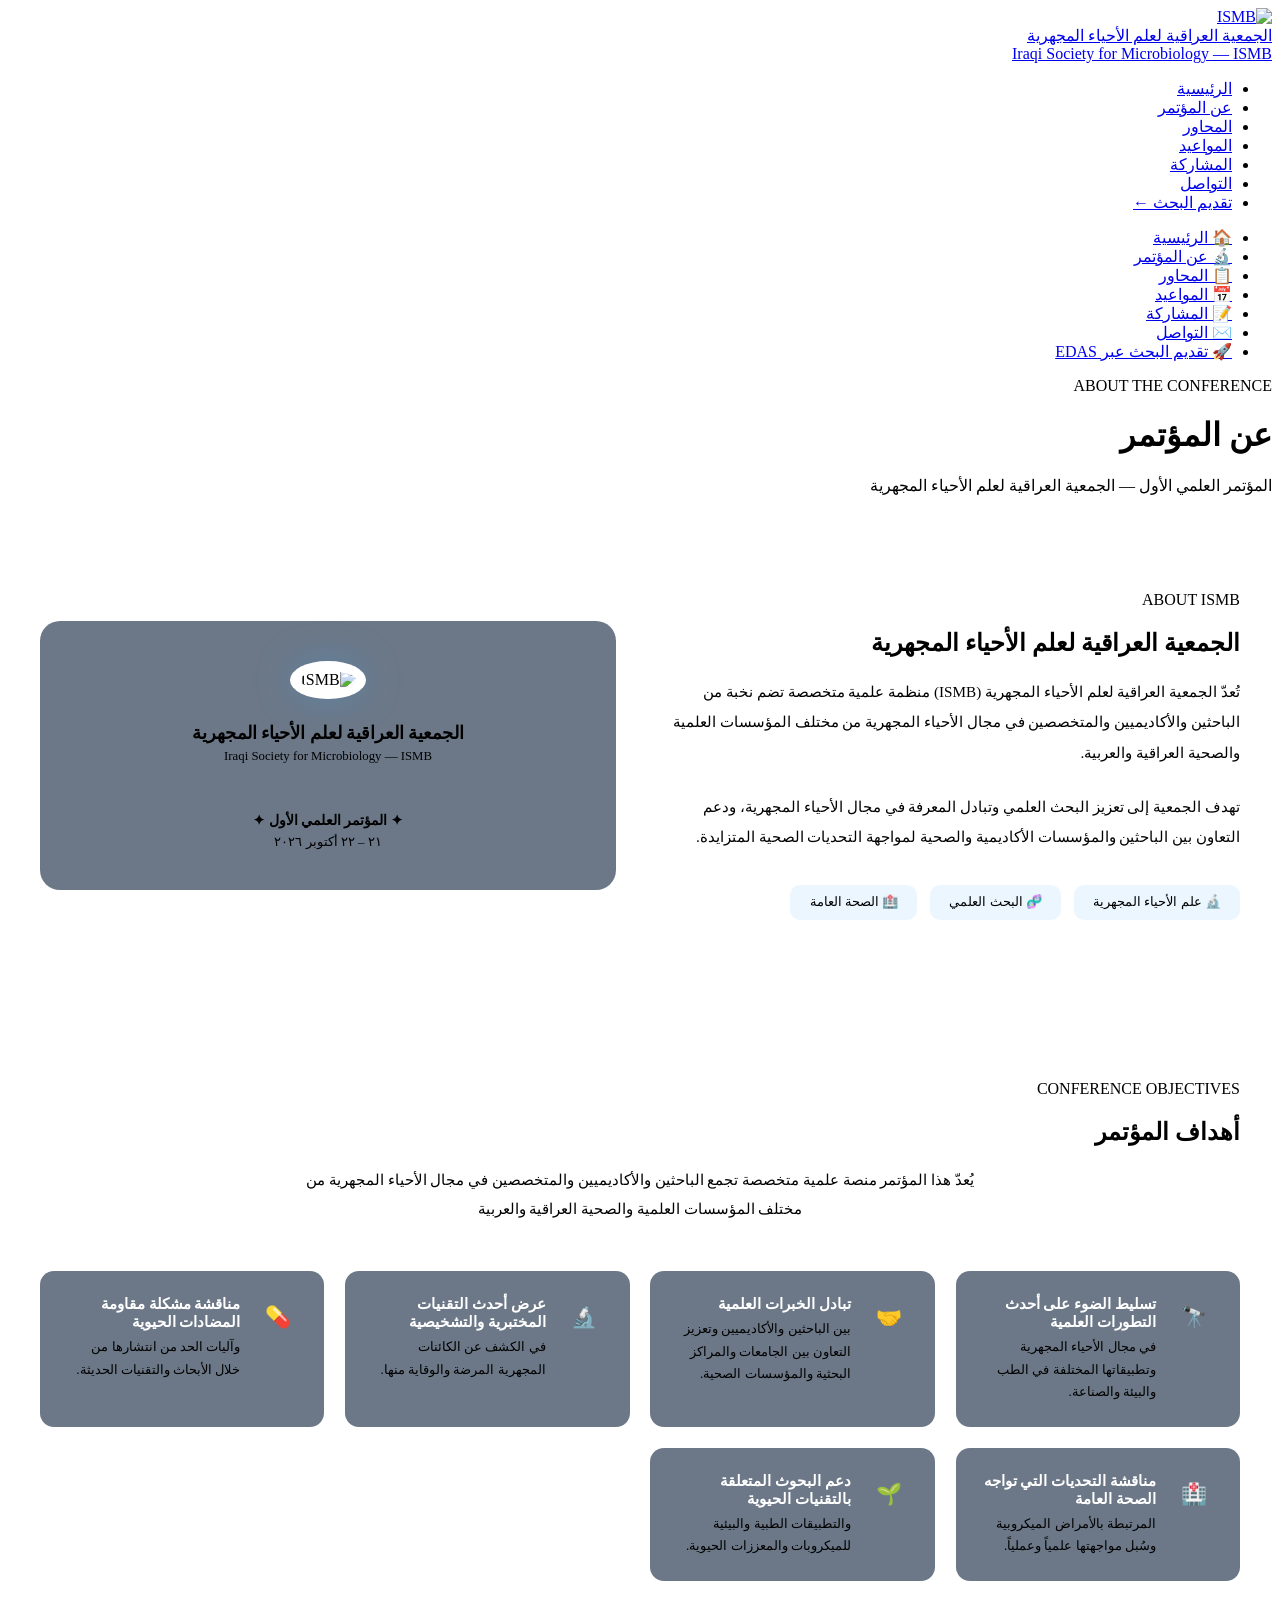
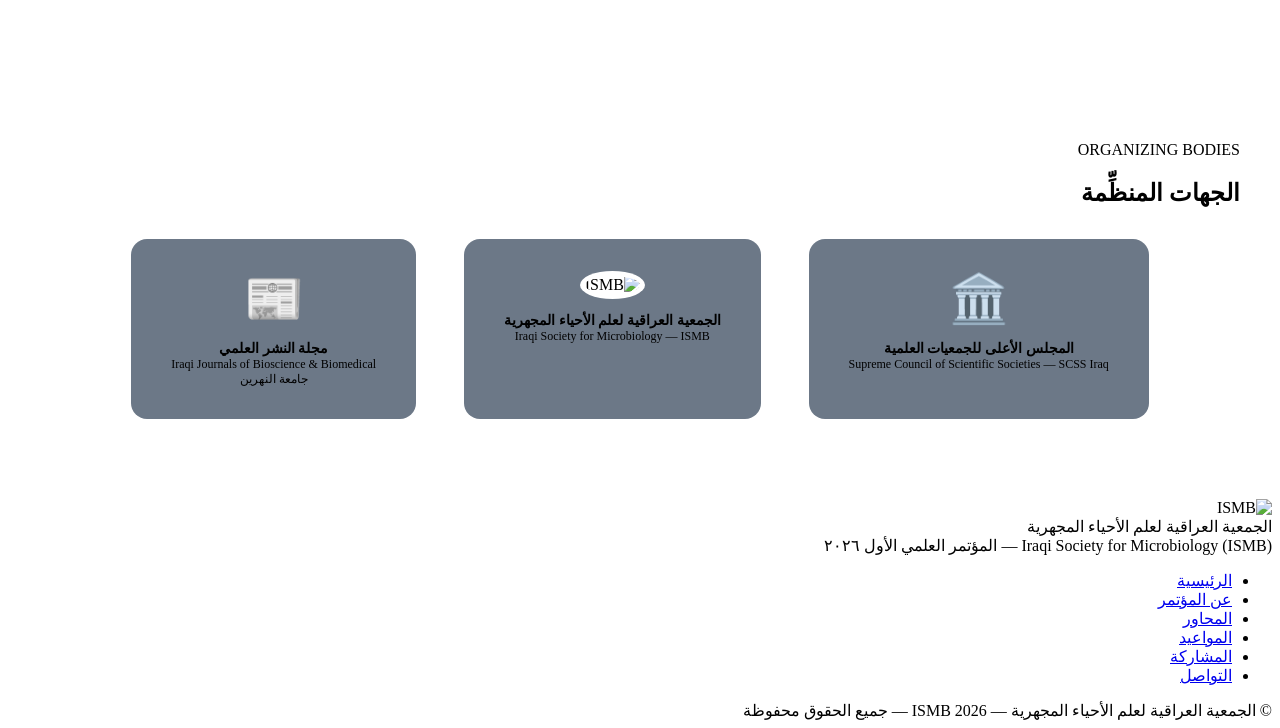
==== about.html @ 2f96478f "Add files via upload" ====
<!DOCTYPE html>
<html dir="rtl" lang="ar">
<head>
<meta charset="UTF-8">
<meta name="viewport" content="width=device-width, initial-scale=1.0">
<title>عن المؤتمر — ISMB 2026</title>
<link rel="stylesheet" href="assets/styles.css">
<style>
.obj-grid{display:grid;grid-template-columns:repeat(auto-fit,minmax(280px,1fr));gap:1.3rem;}
.obj-card{
  background:rgba(11,30,56,.6);border:1px solid var(--border);
  border-radius:14px;padding:1.5rem;
  display:flex;gap:1rem;align-items:flex-start;
  transition:all .3s;
}
.obj-card:hover{border-color:rgba(66,165,245,.4);transform:translateY(-3px);}
.obj-icon{
  width:44px;height:44px;border-radius:11px;
  background:linear-gradient(135deg,var(--blue),var(--cyan));
  display:flex;align-items:center;justify-content:center;
  font-size:1.3rem;flex-shrink:0;
}
.obj-text .obj-title{font-size:.95rem;font-weight:700;color:#fff;margin-bottom:.3rem;}
.obj-text .obj-desc{font-size:.82rem;color:var(--muted);line-height:1.7;}

.partner-row{display:flex;justify-content:center;gap:3rem;flex-wrap:wrap;margin-top:2rem;}
.partner-box{
  background:rgba(11,30,56,.6);border:1px solid var(--border);
  border-radius:16px;padding:2rem 2.5rem;text-align:center;
}
.partner-name{font-size:.9rem;font-weight:700;color:var(--sky2);margin-top:.8rem;}
.partner-en{font-size:.75rem;color:var(--muted);}
</style>
</head>
<body>

<nav>
  <a href="index.html" class="nav-brand">
    <img src="assets/logo.png" alt="ISMB">
    <div class="nav-brand-text">
      <div class="t1">الجمعية العراقية لعلم الأحياء المجهرية</div>
      <div class="t2">Iraqi Society for Microbiology — ISMB</div>
    </div>
  </a>
  <ul class="nav-links">
    <li><a href="index.html">الرئيسية</a></li>
    <li><a href="about.html" class="active">عن المؤتمر</a></li>
    <li><a href="themes.html">المحاور</a></li>
    <li><a href="dates.html">المواعيد</a></li>
    <li><a href="participation.html">المشاركة</a></li>
    <li><a href="contact.html">التواصل</a></li>
    <li><a href="https://edas.info" target="_blank" class="nav-cta">تقديم البحث ←</a></li>
  </ul>
  <div class="hamburger" onclick="toggleMenu()"><span></span><span></span><span></span></div>
</nav>
<div class="mobile-menu" id="mobileMenu">
  <ul>
    <li><a href="index.html">🏠 الرئيسية</a></li>
    <li><a href="about.html">🔬 عن المؤتمر</a></li>
    <li><a href="themes.html">📋 المحاور</a></li>
    <li><a href="dates.html">📅 المواعيد</a></li>
    <li><a href="participation.html">📝 المشاركة</a></li>
    <li><a href="contact.html">✉️ التواصل</a></li>
    <li><a href="https://edas.info" target="_blank">🚀 تقديم البحث عبر EDAS</a></li>
  </ul>
</div>

<!-- PAGE HERO -->
<div class="page-hero">
  <div class="page-hero-badge">ABOUT THE CONFERENCE</div>
  <h1>عن <span>المؤتمر</span></h1>
  <p>المؤتمر العلمي الأول — الجمعية العراقية لعلم الأحياء المجهرية</p>
</div>

<!-- OVERVIEW -->
<div class="section" style="max-width:1200px;margin:0 auto;padding:5rem 2rem;">
  <div style="display:grid;grid-template-columns:1fr 1fr;gap:3rem;align-items:center;" class="about-grid">
    <div>
      <div class="section-label" style="text-align:right;">ABOUT ISMB</div>
      <h2 class="section-title" style="text-align:right;">الجمعية العراقية لعلم <span>الأحياء المجهرية</span></h2>
      <div class="section-line" style="margin-right:0;margin-left:auto;"></div>
      <p style="color:var(--muted);line-height:2;font-size:.95rem;margin-bottom:1.5rem;">
        تُعدّ الجمعية العراقية لعلم الأحياء المجهرية (ISMB) منظمة علمية متخصصة تضم نخبة من الباحثين والأكاديميين والمتخصصين في مجال الأحياء المجهرية من مختلف المؤسسات العلمية والصحية العراقية والعربية.
      </p>
      <p style="color:var(--muted);line-height:2;font-size:.95rem;margin-bottom:2rem;">
        تهدف الجمعية إلى تعزيز البحث العلمي وتبادل المعرفة في مجال الأحياء المجهرية، ودعم التعاون بين الباحثين والمؤسسات الأكاديمية والصحية لمواجهة التحديات الصحية المتزايدة.
      </p>
      <div style="display:flex;gap:.8rem;flex-wrap:wrap;">
        <div style="background:rgba(66,165,245,.1);border:1px solid var(--border);border-radius:10px;padding:.6rem 1.2rem;font-size:.82rem;color:var(--sky);">🔬 علم الأحياء المجهرية</div>
        <div style="background:rgba(66,165,245,.1);border:1px solid var(--border);border-radius:10px;padding:.6rem 1.2rem;font-size:.82rem;color:var(--sky);">🧬 البحث العلمي</div>
        <div style="background:rgba(66,165,245,.1);border:1px solid var(--border);border-radius:10px;padding:.6rem 1.2rem;font-size:.82rem;color:var(--sky);">🏥 الصحة العامة</div>
      </div>
    </div>
    <div style="background:rgba(11,30,56,.6);border:1px solid var(--border);border-radius:20px;padding:2.5rem;text-align:center;">
      <img src="assets/logo.png" alt="ISMB" style="width:150px;height:150px;border-radius:50%;background:#fff;padding:10px;margin-bottom:1.5rem;box-shadow:0 0 40px rgba(66,165,245,.3);">
      <div style="font-size:1.1rem;font-weight:700;color:var(--sky);margin-bottom:.3rem;">الجمعية العراقية لعلم الأحياء المجهرية</div>
      <div style="font-size:.8rem;color:var(--muted);margin-bottom:1.5rem;">Iraqi Society for Microbiology — ISMB</div>
      <div style="border-top:1px solid var(--border);padding-top:1.5rem;">
        <div style="font-size:.85rem;color:var(--gold);font-weight:700;margin-bottom:.3rem;">✦ المؤتمر العلمي الأول ✦</div>
        <div style="font-size:.8rem;color:var(--muted);">٢١ – ٢٢ أكتوبر ٢٠٢٦</div>
      </div>
    </div>
  </div>
</div>

<!-- OBJECTIVES -->
<div class="bg-alt" style="padding:5rem 2rem;">
  <div style="max-width:1200px;margin:0 auto;">
    <div class="section-label">CONFERENCE OBJECTIVES</div>
    <h2 class="section-title">أهداف <span>المؤتمر</span></h2>
    <div class="section-line"></div>
    <p style="text-align:center;color:var(--muted);max-width:700px;margin:0 auto 3rem;line-height:1.9;font-size:.95rem;">
      يُعدّ هذا المؤتمر منصة علمية متخصصة تجمع الباحثين والأكاديميين والمتخصصين في مجال الأحياء المجهرية من مختلف المؤسسات العلمية والصحية العراقية والعربية
    </p>

    <div class="obj-grid">
      <div class="obj-card">
        <div class="obj-icon">🔭</div>
        <div class="obj-text">
          <div class="obj-title">تسليط الضوء على أحدث التطورات العلمية</div>
          <div class="obj-desc">في مجال الأحياء المجهرية وتطبيقاتها المختلفة في الطب والبيئة والصناعة.</div>
        </div>
      </div>
      <div class="obj-card">
        <div class="obj-icon">🤝</div>
        <div class="obj-text">
          <div class="obj-title">تبادل الخبرات العلمية</div>
          <div class="obj-desc">بين الباحثين والأكاديميين وتعزيز التعاون بين الجامعات والمراكز البحثية والمؤسسات الصحية.</div>
        </div>
      </div>
      <div class="obj-card">
        <div class="obj-icon">🔬</div>
        <div class="obj-text">
          <div class="obj-title">عرض أحدث التقنيات المختبرية والتشخيصية</div>
          <div class="obj-desc">في الكشف عن الكائنات المجهرية المرضة والوقاية منها.</div>
        </div>
      </div>
      <div class="obj-card">
        <div class="obj-icon">💊</div>
        <div class="obj-text">
          <div class="obj-title">مناقشة مشكلة مقاومة المضادات الحيوية</div>
          <div class="obj-desc">وآليات الحد من انتشارها من خلال الأبحاث والتقنيات الحديثة.</div>
        </div>
      </div>
      <div class="obj-card">
        <div class="obj-icon">🏥</div>
        <div class="obj-text">
          <div class="obj-title">مناقشة التحديات التي تواجه الصحة العامة</div>
          <div class="obj-desc">المرتبطة بالأمراض الميكروبية وسُبل مواجهتها علمياً وعملياً.</div>
        </div>
      </div>
      <div class="obj-card">
        <div class="obj-icon">🌱</div>
        <div class="obj-text">
          <div class="obj-title">دعم البحوث المتعلقة بالتقنيات الحيوية</div>
          <div class="obj-desc">والتطبيقات الطبية والبيئية للميكروبات والمعززات الحيوية.</div>
        </div>
      </div>
    </div>
  </div>
</div>

<!-- PARTNERS -->
<div style="padding:5rem 2rem;max-width:1200px;margin:0 auto;">
  <div class="section-label">ORGANIZING BODIES</div>
  <h2 class="section-title">الجهات <span>المنظِّمة</span></h2>
  <div class="section-line"></div>

  <div class="partner-row">
    <div class="partner-box">
      <div style="font-size:3rem;">🏛️</div>
      <div class="partner-name">المجلس الأعلى للجمعيات العلمية</div>
      <div class="partner-en">Supreme Council of Scientific Societies — SCSS Iraq</div>
    </div>
    <div class="partner-box">
      <img src="assets/logo.png" alt="ISMB" style="height:80px;border-radius:50%;background:#fff;padding:5px;">
      <div class="partner-name">الجمعية العراقية لعلم الأحياء المجهرية</div>
      <div class="partner-en">Iraqi Society for Microbiology — ISMB</div>
    </div>
    <div class="partner-box">
      <div style="font-size:3rem;">📰</div>
      <div class="partner-name">مجلة النشر العلمي</div>
      <div class="partner-en">Iraqi Journals of Bioscience &amp; Biomedical<br>جامعة النهرين</div>
    </div>
  </div>
</div>

<footer>
  <div class="footer-inner">
    <div class="footer-logo"><img src="assets/logo.png" alt="ISMB"></div>
    <div class="footer-name">الجمعية العراقية لعلم الأحياء المجهرية</div>
    <div class="footer-name-en">Iraqi Society for Microbiology (ISMB) — المؤتمر العلمي الأول ٢٠٢٦</div>
    <div class="footer-divider"></div>
    <ul class="footer-links">
      <li><a href="index.html">الرئيسية</a></li>
      <li><a href="about.html">عن المؤتمر</a></li>
      <li><a href="themes.html">المحاور</a></li>
      <li><a href="dates.html">المواعيد</a></li>
      <li><a href="participation.html">المشاركة</a></li>
      <li><a href="contact.html">التواصل</a></li>
    </ul>
    <div class="footer-copy">© الجمعية العراقية لعلم الأحياء المجهرية — ISMB 2026 — جميع الحقوق محفوظة</div>
  </div>
</footer>

<style>
@media(max-width:768px){.about-grid{grid-template-columns:1fr !important;}}
</style>
<script>function toggleMenu(){document.getElementById('mobileMenu').classList.toggle('open');}</script>
</body>
</html>
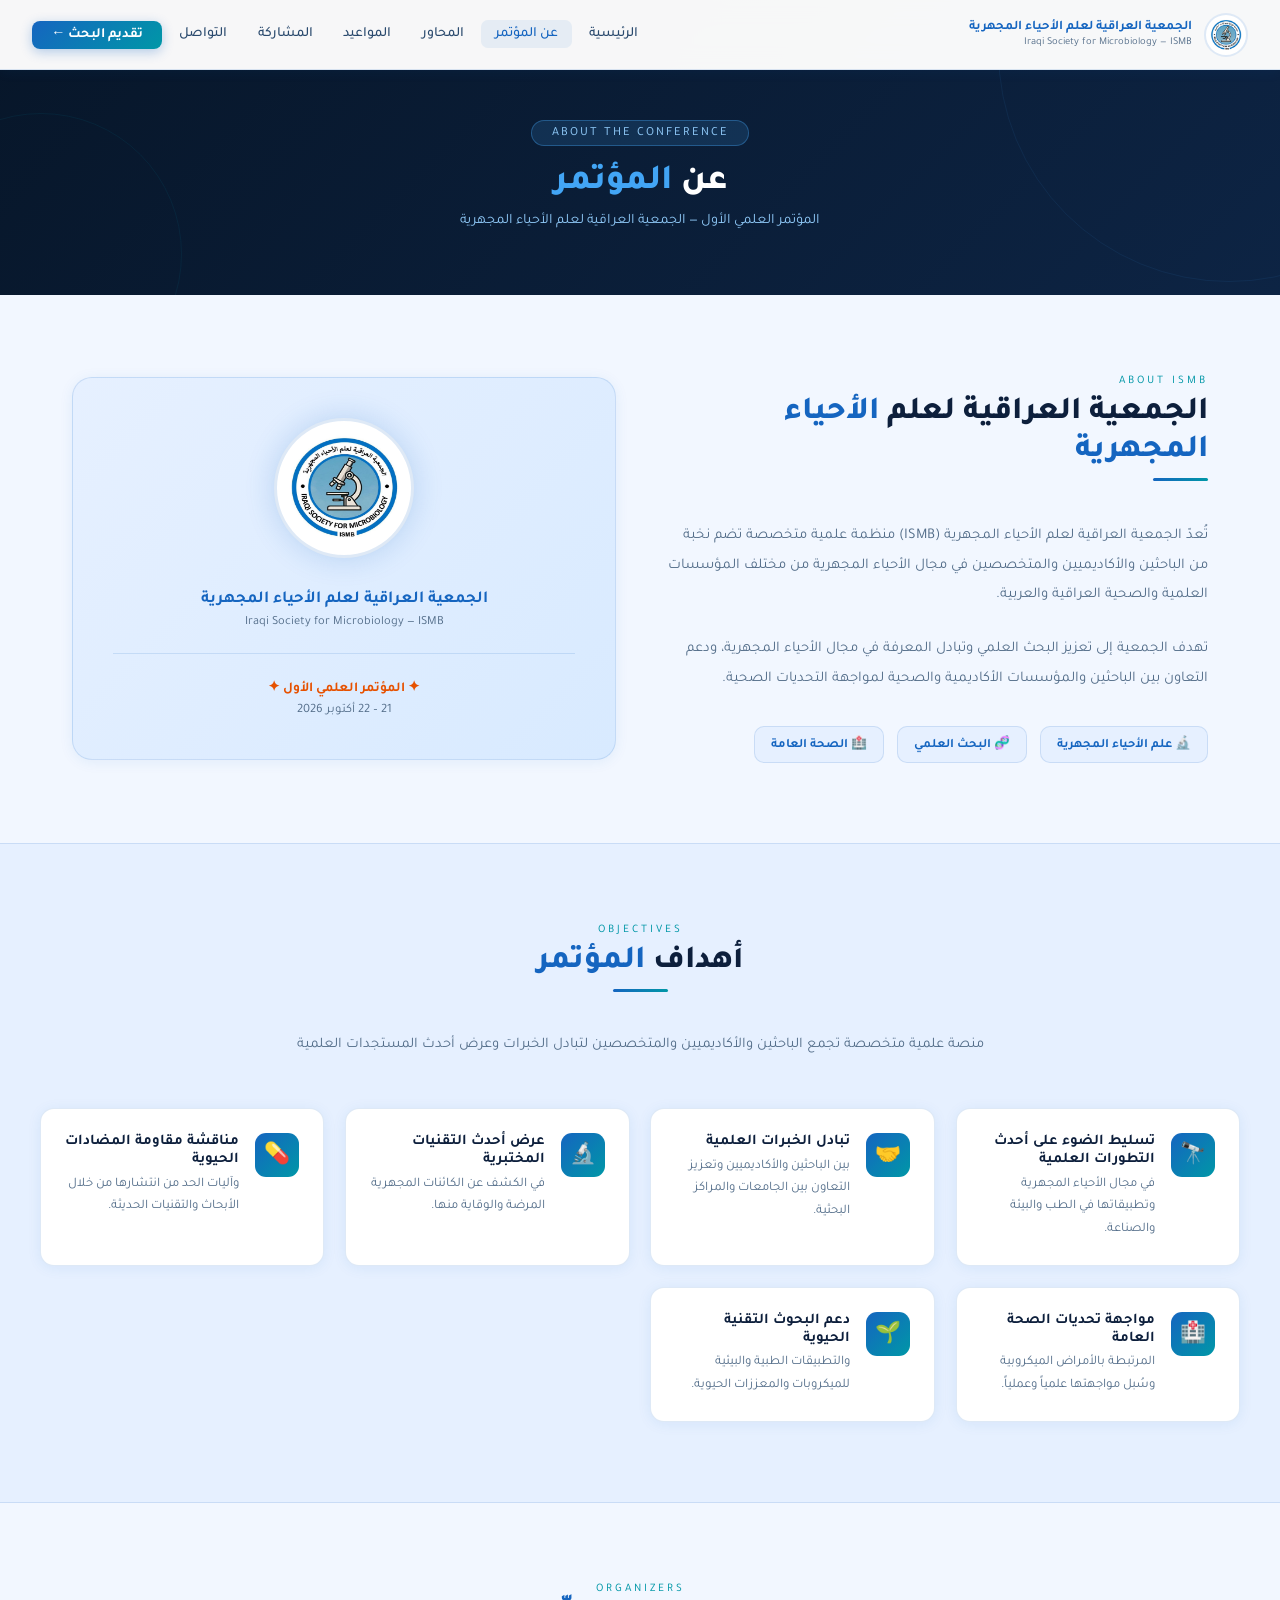
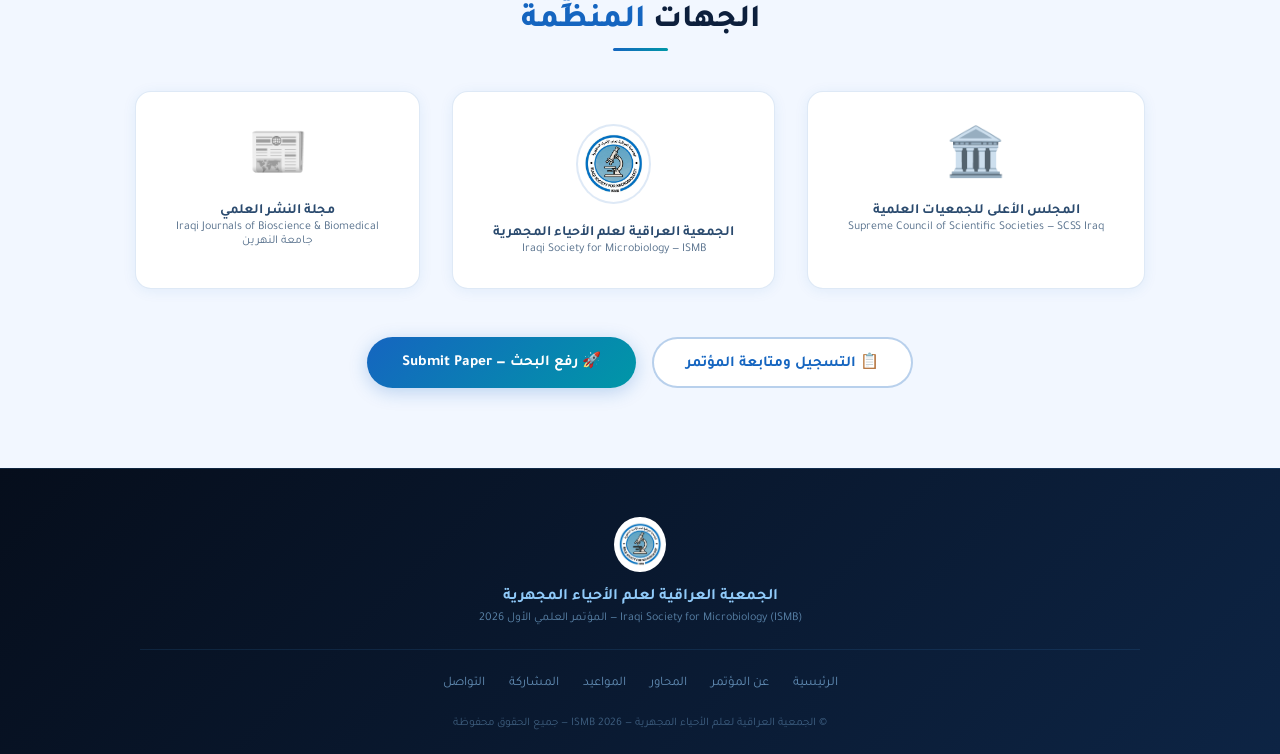
==== commit 6bafdc81: "Add files via upload" ====
--- a/about.html
+++ b/about.html
@@ -1,211 +1,118 @@
 <!DOCTYPE html>
 <html dir="rtl" lang="ar">
 <head>
-<meta charset="UTF-8">
-<meta name="viewport" content="width=device-width, initial-scale=1.0">
+<meta charset="UTF-8"><meta name="viewport" content="width=device-width, initial-scale=1.0">
 <title>عن المؤتمر — ISMB 2026</title>
 <link rel="stylesheet" href="assets/styles.css">
 <style>
 .obj-grid{display:grid;grid-template-columns:repeat(auto-fit,minmax(280px,1fr));gap:1.3rem;}
-.obj-card{
-  background:rgba(11,30,56,.6);border:1px solid var(--border);
-  border-radius:14px;padding:1.5rem;
-  display:flex;gap:1rem;align-items:flex-start;
-  transition:all .3s;
-}
-.obj-card:hover{border-color:rgba(66,165,245,.4);transform:translateY(-3px);}
-.obj-icon{
-  width:44px;height:44px;border-radius:11px;
-  background:linear-gradient(135deg,var(--blue),var(--cyan));
-  display:flex;align-items:center;justify-content:center;
-  font-size:1.3rem;flex-shrink:0;
-}
-.obj-text .obj-title{font-size:.95rem;font-weight:700;color:#fff;margin-bottom:.3rem;}
-.obj-text .obj-desc{font-size:.82rem;color:var(--muted);line-height:1.7;}
-
-.partner-row{display:flex;justify-content:center;gap:3rem;flex-wrap:wrap;margin-top:2rem;}
-.partner-box{
-  background:rgba(11,30,56,.6);border:1px solid var(--border);
-  border-radius:16px;padding:2rem 2.5rem;text-align:center;
-}
-.partner-name{font-size:.9rem;font-weight:700;color:var(--sky2);margin-top:.8rem;}
-.partner-en{font-size:.75rem;color:var(--muted);}
+.obj-card{background:var(--card);border:1px solid var(--border);border-radius:14px;padding:1.5rem;display:flex;gap:1rem;align-items:flex-start;box-shadow:var(--shadow);transition:all .3s;}
+.obj-card:hover{box-shadow:var(--shadow-h);transform:translateY(-3px);}
+.oi{width:44px;height:44px;border-radius:11px;background:linear-gradient(135deg,var(--blue),var(--cyan));display:flex;align-items:center;justify-content:center;font-size:1.3rem;flex-shrink:0;}
+.ot{font-size:.93rem;font-weight:700;color:var(--text);margin-bottom:.3rem;}
+.od{font-size:.82rem;color:var(--muted);line-height:1.7;}
+.ab-grid{display:grid;grid-template-columns:1fr 1fr;gap:3rem;align-items:center;}
+.partner-row{display:flex;justify-content:center;gap:2rem;flex-wrap:wrap;margin-top:2rem;}
+.pbox{background:var(--card);border:1px solid var(--border);border-radius:16px;padding:2rem 2.5rem;text-align:center;box-shadow:var(--shadow);}
+.pname{font-size:.88rem;font-weight:700;color:var(--text2);margin-top:.8rem;}
+.pen{font-size:.75rem;color:var(--muted);}
+@media(max-width:768px){.ab-grid{grid-template-columns:1fr;}}
 </style>
 </head>
 <body>
-
 <nav>
-  <a href="index.html" class="nav-brand">
-    <img src="assets/logo.png" alt="ISMB">
-    <div class="nav-brand-text">
-      <div class="t1">الجمعية العراقية لعلم الأحياء المجهرية</div>
-      <div class="t2">Iraqi Society for Microbiology — ISMB</div>
-    </div>
-  </a>
+  <a href="index.html" class="nav-brand"><img src="assets/logo.png" alt="ISMB"><div class="nav-brand-text"><div class="t1">الجمعية العراقية لعلم الأحياء المجهرية</div><div class="t2">Iraqi Society for Microbiology — ISMB</div></div></a>
   <ul class="nav-links">
-    <li><a href="index.html">الرئيسية</a></li>
-    <li><a href="about.html" class="active">عن المؤتمر</a></li>
-    <li><a href="themes.html">المحاور</a></li>
-    <li><a href="dates.html">المواعيد</a></li>
-    <li><a href="participation.html">المشاركة</a></li>
-    <li><a href="contact.html">التواصل</a></li>
-    <li><a href="https://edas.info" target="_blank" class="nav-cta">تقديم البحث ←</a></li>
+    <li><a href="index.html">الرئيسية</a></li><li><a href="about.html" class="active">عن المؤتمر</a></li>
+    <li><a href="themes.html">المحاور</a></li><li><a href="dates.html">المواعيد</a></li>
+    <li><a href="participation.html">المشاركة</a></li><li><a href="contact.html">التواصل</a></li>
+    <li><a href="https://edas.info/N35135" target="_blank" class="nav-cta">تقديم البحث ←</a></li>
   </ul>
   <div class="hamburger" onclick="toggleMenu()"><span></span><span></span><span></span></div>
 </nav>
-<div class="mobile-menu" id="mobileMenu">
-  <ul>
-    <li><a href="index.html">🏠 الرئيسية</a></li>
-    <li><a href="about.html">🔬 عن المؤتمر</a></li>
-    <li><a href="themes.html">📋 المحاور</a></li>
-    <li><a href="dates.html">📅 المواعيد</a></li>
-    <li><a href="participation.html">📝 المشاركة</a></li>
-    <li><a href="contact.html">✉️ التواصل</a></li>
-    <li><a href="https://edas.info" target="_blank">🚀 تقديم البحث عبر EDAS</a></li>
-  </ul>
-</div>
+<div class="mobile-menu" id="mM"><ul>
+  <li><a href="index.html">🏠 الرئيسية</a></li><li><a href="about.html">🔬 عن المؤتمر</a></li>
+  <li><a href="themes.html">📋 المحاور</a></li><li><a href="dates.html">📅 المواعيد</a></li>
+  <li><a href="participation.html">📝 المشاركة</a></li><li><a href="contact.html">✉️ التواصل</a></li>
+  <li><a href="https://edas.info/35135" target="_blank">📋 التسجيل</a></li>
+  <li><a href="https://edas.info/N35135" target="_blank">🚀 رفع البحث</a></li>
+</ul></div>
 
-<!-- PAGE HERO -->
 <div class="page-hero">
   <div class="page-hero-badge">ABOUT THE CONFERENCE</div>
   <h1>عن <span>المؤتمر</span></h1>
   <p>المؤتمر العلمي الأول — الجمعية العراقية لعلم الأحياء المجهرية</p>
 </div>
 
-<!-- OVERVIEW -->
-<div class="section" style="max-width:1200px;margin:0 auto;padding:5rem 2rem;">
-  <div style="display:grid;grid-template-columns:1fr 1fr;gap:3rem;align-items:center;" class="about-grid">
+<div style="padding:5rem 2rem;max-width:1200px;margin:0 auto;">
+  <div class="ab-grid">
     <div>
       <div class="section-label" style="text-align:right;">ABOUT ISMB</div>
       <h2 class="section-title" style="text-align:right;">الجمعية العراقية لعلم <span>الأحياء المجهرية</span></h2>
       <div class="section-line" style="margin-right:0;margin-left:auto;"></div>
-      <p style="color:var(--muted);line-height:2;font-size:.95rem;margin-bottom:1.5rem;">
-        تُعدّ الجمعية العراقية لعلم الأحياء المجهرية (ISMB) منظمة علمية متخصصة تضم نخبة من الباحثين والأكاديميين والمتخصصين في مجال الأحياء المجهرية من مختلف المؤسسات العلمية والصحية العراقية والعربية.
-      </p>
-      <p style="color:var(--muted);line-height:2;font-size:.95rem;margin-bottom:2rem;">
-        تهدف الجمعية إلى تعزيز البحث العلمي وتبادل المعرفة في مجال الأحياء المجهرية، ودعم التعاون بين الباحثين والمؤسسات الأكاديمية والصحية لمواجهة التحديات الصحية المتزايدة.
-      </p>
+      <p style="color:var(--muted);line-height:2;font-size:.93rem;margin-bottom:1.5rem;">تُعدّ الجمعية العراقية لعلم الأحياء المجهرية (ISMB) منظمة علمية متخصصة تضم نخبة من الباحثين والأكاديميين والمتخصصين في مجال الأحياء المجهرية من مختلف المؤسسات العلمية والصحية العراقية والعربية.</p>
+      <p style="color:var(--muted);line-height:2;font-size:.93rem;margin-bottom:2rem;">تهدف الجمعية إلى تعزيز البحث العلمي وتبادل المعرفة في مجال الأحياء المجهرية، ودعم التعاون بين الباحثين والمؤسسات الأكاديمية والصحية لمواجهة التحديات الصحية.</p>
       <div style="display:flex;gap:.8rem;flex-wrap:wrap;">
-        <div style="background:rgba(66,165,245,.1);border:1px solid var(--border);border-radius:10px;padding:.6rem 1.2rem;font-size:.82rem;color:var(--sky);">🔬 علم الأحياء المجهرية</div>
-        <div style="background:rgba(66,165,245,.1);border:1px solid var(--border);border-radius:10px;padding:.6rem 1.2rem;font-size:.82rem;color:var(--sky);">🧬 البحث العلمي</div>
-        <div style="background:rgba(66,165,245,.1);border:1px solid var(--border);border-radius:10px;padding:.6rem 1.2rem;font-size:.82rem;color:var(--sky);">🏥 الصحة العامة</div>
+        <span style="background:var(--bg2);border:1px solid var(--border);border-radius:10px;padding:.5rem 1rem;font-size:.8rem;color:var(--blue);font-weight:600;">🔬 علم الأحياء المجهرية</span>
+        <span style="background:var(--bg2);border:1px solid var(--border);border-radius:10px;padding:.5rem 1rem;font-size:.8rem;color:var(--blue);font-weight:600;">🧬 البحث العلمي</span>
+        <span style="background:var(--bg2);border:1px solid var(--border);border-radius:10px;padding:.5rem 1rem;font-size:.8rem;color:var(--blue);font-weight:600;">🏥 الصحة العامة</span>
       </div>
     </div>
-    <div style="background:rgba(11,30,56,.6);border:1px solid var(--border);border-radius:20px;padding:2.5rem;text-align:center;">
-      <img src="assets/logo.png" alt="ISMB" style="width:150px;height:150px;border-radius:50%;background:#fff;padding:10px;margin-bottom:1.5rem;box-shadow:0 0 40px rgba(66,165,245,.3);">
-      <div style="font-size:1.1rem;font-weight:700;color:var(--sky);margin-bottom:.3rem;">الجمعية العراقية لعلم الأحياء المجهرية</div>
-      <div style="font-size:.8rem;color:var(--muted);margin-bottom:1.5rem;">Iraqi Society for Microbiology — ISMB</div>
+    <div style="background:linear-gradient(135deg,var(--bg2),var(--bg3));border:1px solid var(--border);border-radius:20px;padding:2.5rem;text-align:center;box-shadow:var(--shadow);">
+      <img src="assets/logo.png" alt="ISMB" style="width:140px;height:140px;border-radius:50%;background:#fff;padding:10px;margin-bottom:1.5rem;box-shadow:0 0 30px rgba(21,101,192,.2);border:3px solid var(--border);">
+      <div style="font-size:1.05rem;font-weight:700;color:var(--blue);margin-bottom:.3rem;">الجمعية العراقية لعلم الأحياء المجهرية</div>
+      <div style="font-size:.78rem;color:var(--muted);margin-bottom:1.5rem;">Iraqi Society for Microbiology — ISMB</div>
       <div style="border-top:1px solid var(--border);padding-top:1.5rem;">
         <div style="font-size:.85rem;color:var(--gold);font-weight:700;margin-bottom:.3rem;">✦ المؤتمر العلمي الأول ✦</div>
-        <div style="font-size:.8rem;color:var(--muted);">٢١ – ٢٢ أكتوبر ٢٠٢٦</div>
+        <div style="font-size:.8rem;color:var(--muted);">21 – 22 أكتوبر 2026</div>
       </div>
     </div>
   </div>
 </div>
 
-<!-- OBJECTIVES -->
 <div class="bg-alt" style="padding:5rem 2rem;">
   <div style="max-width:1200px;margin:0 auto;">
-    <div class="section-label">CONFERENCE OBJECTIVES</div>
+    <div class="section-label">OBJECTIVES</div>
     <h2 class="section-title">أهداف <span>المؤتمر</span></h2>
     <div class="section-line"></div>
-    <p style="text-align:center;color:var(--muted);max-width:700px;margin:0 auto 3rem;line-height:1.9;font-size:.95rem;">
-      يُعدّ هذا المؤتمر منصة علمية متخصصة تجمع الباحثين والأكاديميين والمتخصصين في مجال الأحياء المجهرية من مختلف المؤسسات العلمية والصحية العراقية والعربية
-    </p>
-
+    <p style="text-align:center;color:var(--muted);max-width:700px;margin:0 auto 3rem;line-height:1.9;font-size:.92rem;">منصة علمية متخصصة تجمع الباحثين والأكاديميين والمتخصصين لتبادل الخبرات وعرض أحدث المستجدات العلمية</p>
     <div class="obj-grid">
-      <div class="obj-card">
-        <div class="obj-icon">🔭</div>
-        <div class="obj-text">
-          <div class="obj-title">تسليط الضوء على أحدث التطورات العلمية</div>
-          <div class="obj-desc">في مجال الأحياء المجهرية وتطبيقاتها المختلفة في الطب والبيئة والصناعة.</div>
-        </div>
-      </div>
-      <div class="obj-card">
-        <div class="obj-icon">🤝</div>
-        <div class="obj-text">
-          <div class="obj-title">تبادل الخبرات العلمية</div>
-          <div class="obj-desc">بين الباحثين والأكاديميين وتعزيز التعاون بين الجامعات والمراكز البحثية والمؤسسات الصحية.</div>
-        </div>
-      </div>
-      <div class="obj-card">
-        <div class="obj-icon">🔬</div>
-        <div class="obj-text">
-          <div class="obj-title">عرض أحدث التقنيات المختبرية والتشخيصية</div>
-          <div class="obj-desc">في الكشف عن الكائنات المجهرية المرضة والوقاية منها.</div>
-        </div>
-      </div>
-      <div class="obj-card">
-        <div class="obj-icon">💊</div>
-        <div class="obj-text">
-          <div class="obj-title">مناقشة مشكلة مقاومة المضادات الحيوية</div>
-          <div class="obj-desc">وآليات الحد من انتشارها من خلال الأبحاث والتقنيات الحديثة.</div>
-        </div>
-      </div>
-      <div class="obj-card">
-        <div class="obj-icon">🏥</div>
-        <div class="obj-text">
-          <div class="obj-title">مناقشة التحديات التي تواجه الصحة العامة</div>
-          <div class="obj-desc">المرتبطة بالأمراض الميكروبية وسُبل مواجهتها علمياً وعملياً.</div>
-        </div>
-      </div>
-      <div class="obj-card">
-        <div class="obj-icon">🌱</div>
-        <div class="obj-text">
-          <div class="obj-title">دعم البحوث المتعلقة بالتقنيات الحيوية</div>
-          <div class="obj-desc">والتطبيقات الطبية والبيئية للميكروبات والمعززات الحيوية.</div>
-        </div>
-      </div>
+      <div class="obj-card"><div class="oi">🔭</div><div><div class="ot">تسليط الضوء على أحدث التطورات العلمية</div><div class="od">في مجال الأحياء المجهرية وتطبيقاتها في الطب والبيئة والصناعة.</div></div></div>
+      <div class="obj-card"><div class="oi">🤝</div><div><div class="ot">تبادل الخبرات العلمية</div><div class="od">بين الباحثين والأكاديميين وتعزيز التعاون بين الجامعات والمراكز البحثية.</div></div></div>
+      <div class="obj-card"><div class="oi">🔬</div><div><div class="ot">عرض أحدث التقنيات المختبرية</div><div class="od">في الكشف عن الكائنات المجهرية المرضة والوقاية منها.</div></div></div>
+      <div class="obj-card"><div class="oi">💊</div><div><div class="ot">مناقشة مقاومة المضادات الحيوية</div><div class="od">وآليات الحد من انتشارها من خلال الأبحاث والتقنيات الحديثة.</div></div></div>
+      <div class="obj-card"><div class="oi">🏥</div><div><div class="ot">مواجهة تحديات الصحة العامة</div><div class="od">المرتبطة بالأمراض الميكروبية وسُبل مواجهتها علمياً وعملياً.</div></div></div>
+      <div class="obj-card"><div class="oi">🌱</div><div><div class="ot">دعم البحوث التقنية الحيوية</div><div class="od">والتطبيقات الطبية والبيئية للميكروبات والمعززات الحيوية.</div></div></div>
     </div>
   </div>
 </div>
 
-<!-- PARTNERS -->
 <div style="padding:5rem 2rem;max-width:1200px;margin:0 auto;">
-  <div class="section-label">ORGANIZING BODIES</div>
+  <div class="section-label">ORGANIZERS</div>
   <h2 class="section-title">الجهات <span>المنظِّمة</span></h2>
   <div class="section-line"></div>
-
   <div class="partner-row">
-    <div class="partner-box">
-      <div style="font-size:3rem;">🏛️</div>
-      <div class="partner-name">المجلس الأعلى للجمعيات العلمية</div>
-      <div class="partner-en">Supreme Council of Scientific Societies — SCSS Iraq</div>
-    </div>
-    <div class="partner-box">
-      <img src="assets/logo.png" alt="ISMB" style="height:80px;border-radius:50%;background:#fff;padding:5px;">
-      <div class="partner-name">الجمعية العراقية لعلم الأحياء المجهرية</div>
-      <div class="partner-en">Iraqi Society for Microbiology — ISMB</div>
-    </div>
-    <div class="partner-box">
-      <div style="font-size:3rem;">📰</div>
-      <div class="partner-name">مجلة النشر العلمي</div>
-      <div class="partner-en">Iraqi Journals of Bioscience &amp; Biomedical<br>جامعة النهرين</div>
-    </div>
+    <div class="pbox"><div style="font-size:3rem;">🏛️</div><div class="pname">المجلس الأعلى للجمعيات العلمية</div><div class="pen">Supreme Council of Scientific Societies — SCSS Iraq</div></div>
+    <div class="pbox"><img src="assets/logo.png" style="height:80px;border-radius:50%;background:#fff;padding:5px;border:2px solid var(--border);"><div class="pname">الجمعية العراقية لعلم الأحياء المجهرية</div><div class="pen">Iraqi Society for Microbiology — ISMB</div></div>
+    <div class="pbox"><div style="font-size:3rem;">📰</div><div class="pname">مجلة النشر العلمي</div><div class="pen">Iraqi Journals of Bioscience &amp; Biomedical<br>جامعة النهرين</div></div>
+  </div>
+  <div style="text-align:center;margin-top:3rem;display:flex;gap:1rem;justify-content:center;flex-wrap:wrap;">
+    <a href="https://edas.info/35135" target="_blank" class="btn btn-secondary">📋 التسجيل ومتابعة المؤتمر</a>
+    <a href="https://edas.info/N35135" target="_blank" class="btn btn-primary">🚀 رفع البحث — Submit Paper</a>
   </div>
 </div>
 
-<footer>
-  <div class="footer-inner">
-    <div class="footer-logo"><img src="assets/logo.png" alt="ISMB"></div>
-    <div class="footer-name">الجمعية العراقية لعلم الأحياء المجهرية</div>
-    <div class="footer-name-en">Iraqi Society for Microbiology (ISMB) — المؤتمر العلمي الأول ٢٠٢٦</div>
-    <div class="footer-divider"></div>
-    <ul class="footer-links">
-      <li><a href="index.html">الرئيسية</a></li>
-      <li><a href="about.html">عن المؤتمر</a></li>
-      <li><a href="themes.html">المحاور</a></li>
-      <li><a href="dates.html">المواعيد</a></li>
-      <li><a href="participation.html">المشاركة</a></li>
-      <li><a href="contact.html">التواصل</a></li>
-    </ul>
-    <div class="footer-copy">© الجمعية العراقية لعلم الأحياء المجهرية — ISMB 2026 — جميع الحقوق محفوظة</div>
-  </div>
-</footer>
-
-<style>
-@media(max-width:768px){.about-grid{grid-template-columns:1fr !important;}}
-</style>
-<script>function toggleMenu(){document.getElementById('mobileMenu').classList.toggle('open');}</script>
-</body>
-</html>
+<footer><div class="footer-inner">
+  <div class="footer-logo"><img src="assets/logo.png" alt="ISMB"></div>
+  <div class="footer-name">الجمعية العراقية لعلم الأحياء المجهرية</div>
+  <div class="footer-name-en">Iraqi Society for Microbiology (ISMB) — المؤتمر العلمي الأول 2026</div>
+  <div class="footer-divider"></div>
+  <ul class="footer-links">
+    <li><a href="index.html">الرئيسية</a></li><li><a href="about.html">عن المؤتمر</a></li>
+    <li><a href="themes.html">المحاور</a></li><li><a href="dates.html">المواعيد</a></li>
+    <li><a href="participation.html">المشاركة</a></li><li><a href="contact.html">التواصل</a></li>
+  </ul>
+  <div class="footer-copy">© الجمعية العراقية لعلم الأحياء المجهرية — ISMB 2026 — جميع الحقوق محفوظة</div>
+</div></footer>
+<script>function toggleMenu(){document.getElementById('mM').classList.toggle('open');}</script>
+</body></html>
--- a/assets/styles.css
+++ b/assets/styles.css
@@ -0,0 +1,85 @@
+@import url('https://fonts.googleapis.com/css2?family=Tajawal:wght@300;400;500;700;800;900&display=swap');
+*{margin:0;padding:0;box-sizing:border-box;}
+:root{
+  --bg:#f2f7ff;
+  --bg2:#e6f0ff;
+  --bg3:#d8eaff;
+  --card:#ffffff;
+  --blue:#1565C0;
+  --sky:#2196F3;
+  --sky2:#64B5F6;
+  --cyan:#0097A7;
+  --gold:#E65100;
+  --text:#0d1f3c;
+  --text2:#2a4a6e;
+  --muted:#546e8a;
+  --border:rgba(21,101,192,0.14);
+  --shadow:0 2px 14px rgba(21,101,192,0.08);
+  --shadow-h:0 8px 28px rgba(21,101,192,0.16);
+}
+body{font-family:'Tajawal',sans-serif;background:var(--bg);color:var(--text);direction:rtl;}
+
+/* NAV */
+nav{position:fixed;top:0;width:100%;z-index:999;background:rgba(255,255,255,.97);backdrop-filter:blur(12px);border-bottom:1px solid var(--border);box-shadow:0 2px 12px rgba(21,101,192,.07);padding:0 2rem;height:70px;display:flex;align-items:center;justify-content:space-between;}
+.nav-brand{display:flex;align-items:center;gap:12px;text-decoration:none;}
+.nav-brand img{height:44px;width:44px;border-radius:50%;background:#fff;padding:3px;border:2px solid var(--border);object-fit:contain;}
+.nav-brand-text .t1{font-size:.82rem;font-weight:700;color:var(--blue);}
+.nav-brand-text .t2{font-size:.66rem;color:var(--muted);}
+.nav-links{display:flex;gap:2px;list-style:none;align-items:center;}
+.nav-links a{text-decoration:none;color:var(--text2);font-size:.88rem;font-weight:500;padding:.45rem .9rem;border-radius:7px;transition:all .25s;}
+.nav-links a:hover,.nav-links a.active{color:var(--blue);background:rgba(21,101,192,.08);}
+.nav-cta{background:linear-gradient(135deg,var(--blue),var(--cyan))!important;color:#fff!important;font-weight:700!important;padding:.45rem 1.2rem!important;border-radius:8px!important;box-shadow:0 3px 12px rgba(21,101,192,.3)!important;}
+.nav-cta:hover{transform:translateY(-1px);opacity:.92;}
+.hamburger{display:none;flex-direction:column;gap:5px;cursor:pointer;padding:5px;}
+.hamburger span{width:24px;height:2px;background:var(--blue);border-radius:2px;}
+.mobile-menu{display:none;position:fixed;top:70px;left:0;right:0;z-index:998;background:rgba(255,255,255,.98);border-bottom:1px solid var(--border);padding:1rem 2rem;box-shadow:0 8px 20px rgba(21,101,192,.1);}
+.mobile-menu.open{display:block;}
+.mobile-menu ul{list-style:none;}
+.mobile-menu ul li a{display:block;padding:.7rem 0;color:var(--text2);text-decoration:none;font-size:.95rem;border-bottom:1px solid rgba(21,101,192,.07);transition:color .2s;}
+.mobile-menu ul li a:hover{color:var(--blue);}
+
+/* PAGE HERO */
+.page-hero{background:linear-gradient(135deg,#071629,#0d2444);padding:120px 2rem 65px;text-align:center;position:relative;overflow:hidden;}
+.page-hero::before{content:'';position:absolute;top:-180px;right:-180px;width:460px;height:460px;border-radius:50%;border:1px solid rgba(66,165,245,.08);}
+.page-hero::after{content:'';position:absolute;bottom:-100px;left:-100px;width:280px;height:280px;border-radius:50%;border:1px solid rgba(0,188,212,.07);}
+.page-hero-badge{display:inline-block;background:rgba(66,165,245,.15);border:1px solid rgba(66,165,245,.35);padding:.3rem 1.2rem;border-radius:50px;font-size:.78rem;color:#90CAF9;letter-spacing:2px;margin-bottom:1rem;}
+.page-hero h1{font-size:clamp(1.5rem,3vw,2.2rem);font-weight:800;color:#fff;margin-bottom:.5rem;}
+.page-hero h1 span{color:#42A5F5;}
+.page-hero p{font-size:.9rem;color:#90CAF9;}
+
+/* COMMON */
+.section{padding:5rem 2rem;max-width:1200px;margin:0 auto;}
+.section-label{text-align:center;font-size:.72rem;letter-spacing:3px;color:var(--cyan);text-transform:uppercase;margin-bottom:.4rem;}
+.section-title{text-align:center;font-size:clamp(1.4rem,2.5vw,2rem);font-weight:800;color:var(--text);margin-bottom:.5rem;}
+.section-title span{color:var(--blue);}
+.section-line{width:55px;height:3px;background:linear-gradient(90deg,var(--blue),var(--cyan));margin:.5rem auto 2.5rem;border-radius:2px;}
+.bg-alt{background:var(--bg2);border-top:1px solid var(--border);border-bottom:1px solid var(--border);}
+
+/* BUTTONS */
+.btn{display:inline-block;text-decoration:none;font-family:'Tajawal',sans-serif;font-weight:700;border-radius:50px;transition:all .3s;cursor:pointer;border:none;font-size:.95rem;}
+.btn-primary{background:linear-gradient(135deg,var(--blue),var(--cyan));color:#fff;padding:.85rem 2.2rem;box-shadow:0 4px 18px rgba(21,101,192,.25);}
+.btn-primary:hover{transform:translateY(-2px);box-shadow:0 8px 28px rgba(21,101,192,.38);}
+.btn-secondary{background:#fff;color:var(--blue);padding:.82rem 2rem;border:2px solid rgba(21,101,192,.3);}
+.btn-secondary:hover{background:rgba(21,101,192,.06);border-color:var(--blue);}
+
+/* CARDS */
+.card{background:var(--card);border:1px solid var(--border);border-radius:16px;padding:1.8rem;box-shadow:var(--shadow);transition:all .3s;}
+.card:hover{transform:translateY(-4px);box-shadow:var(--shadow-h);}
+
+/* FOOTER */
+footer{background:linear-gradient(135deg,#060e1c,#0d2444);border-top:1px solid rgba(66,165,245,.12);padding:3rem 2rem 1.5rem;text-align:center;}
+.footer-inner{max-width:1000px;margin:0 auto;}
+.footer-logo{display:flex;align-items:center;justify-content:center;gap:12px;margin-bottom:1rem;}
+.footer-logo img{height:55px;border-radius:50%;background:#fff;padding:4px;}
+.footer-name{font-size:1rem;font-weight:700;color:#90CAF9;margin-bottom:.2rem;}
+.footer-name-en{font-size:.75rem;color:rgba(144,202,249,.6);margin-bottom:1.5rem;}
+.footer-links{display:flex;justify-content:center;gap:1.5rem;list-style:none;flex-wrap:wrap;margin-bottom:1.5rem;}
+.footer-links a{color:rgba(144,202,249,.65);text-decoration:none;font-size:.82rem;transition:color .2s;}
+.footer-links a:hover{color:#90CAF9;}
+.footer-divider{height:1px;background:rgba(66,165,245,.12);margin-bottom:1.5rem;}
+.footer-copy{font-size:.72rem;color:rgba(144,202,249,.38);}
+
+@media(max-width:768px){
+  .nav-links{display:none;} .hamburger{display:flex;}
+  .section{padding:3rem 1rem;} nav{padding:0 1rem;}
+}
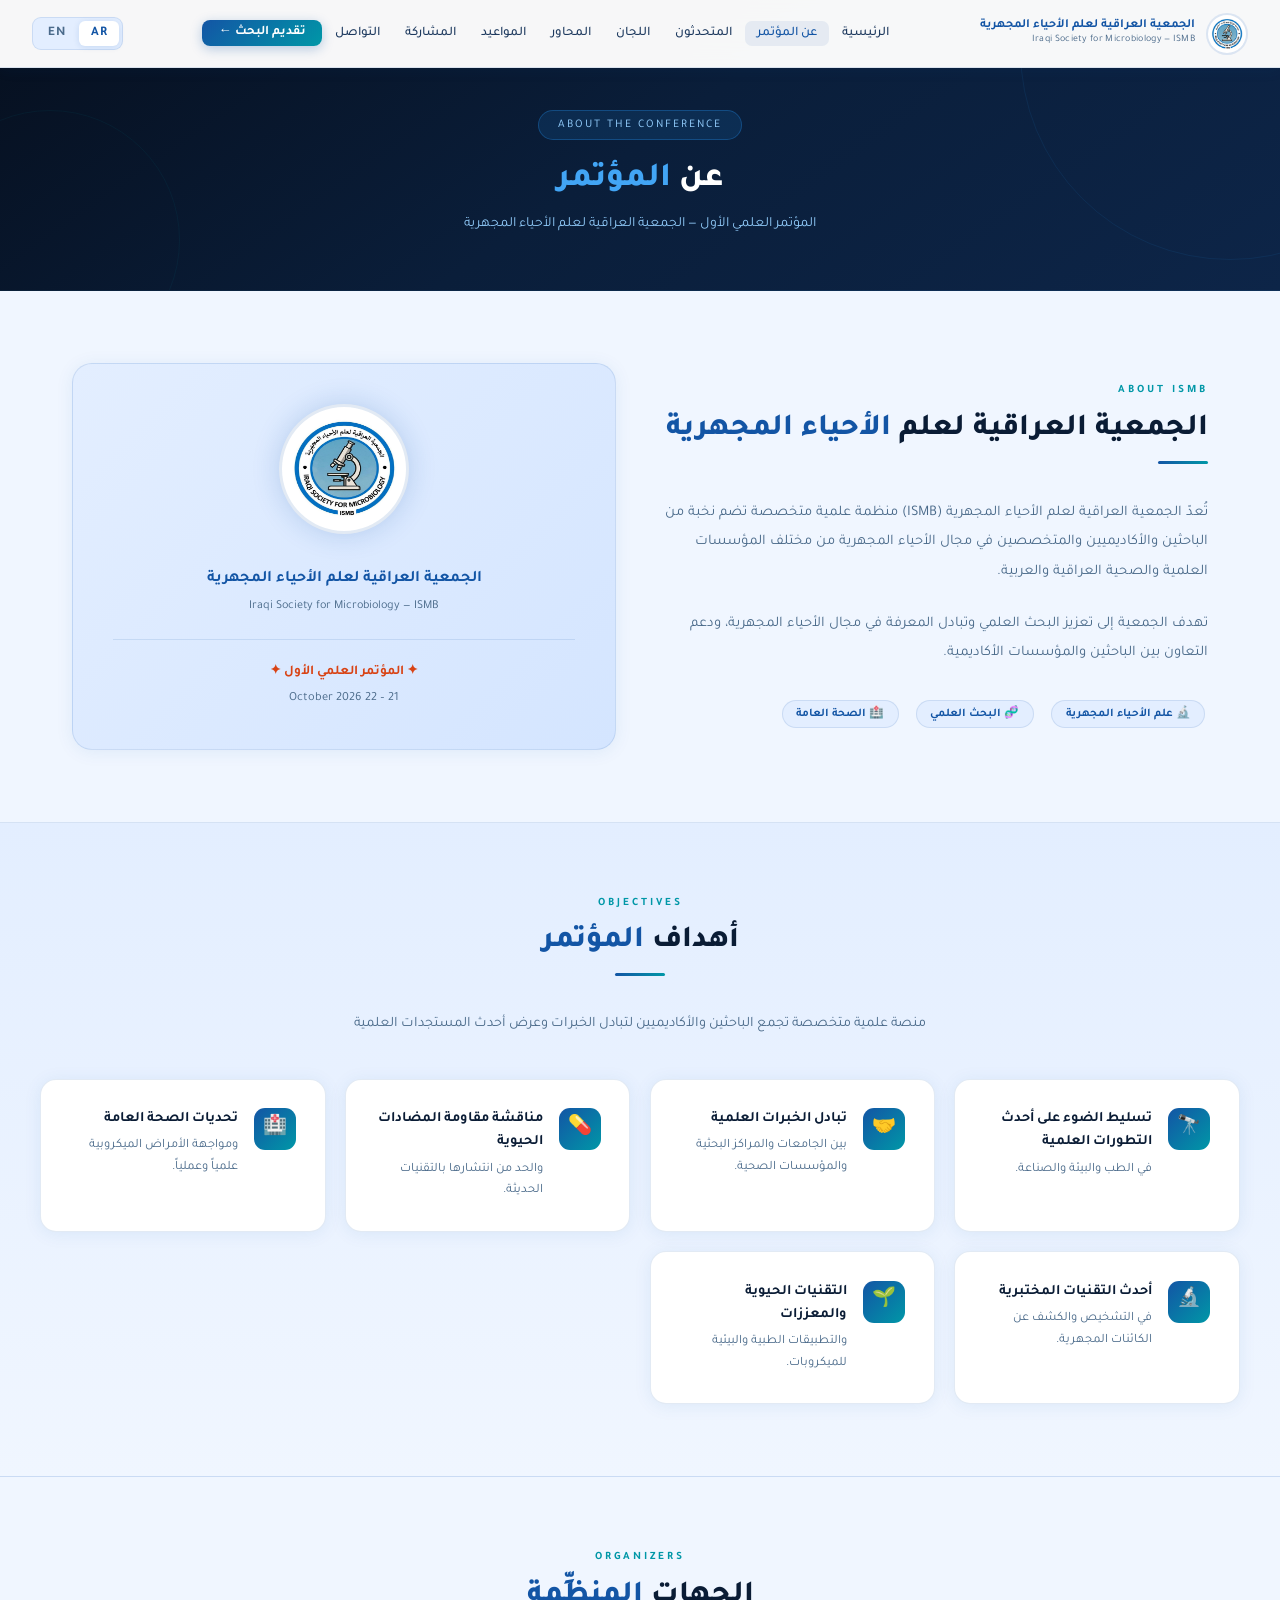
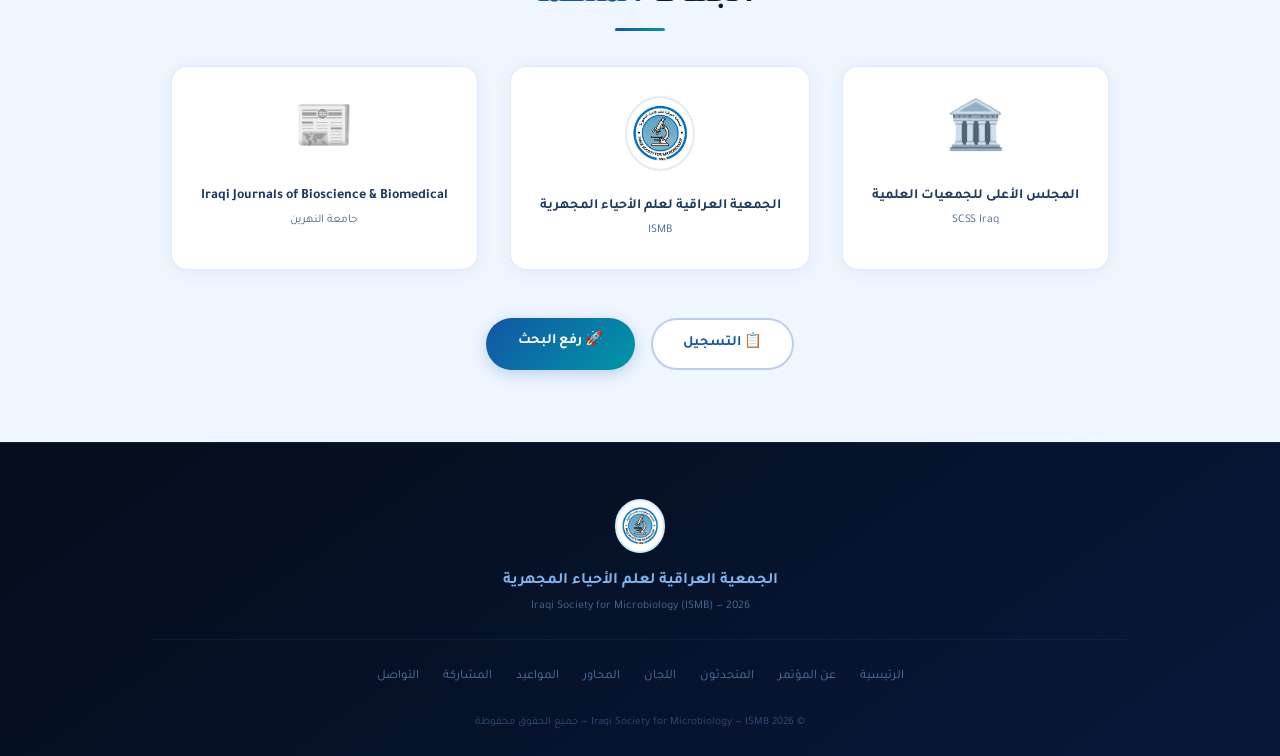
==== commit 81431f64: "Add files via upload" ====
--- a/about.html
+++ b/about.html
@@ -1,118 +1,75 @@
 <!DOCTYPE html>
 <html dir="rtl" lang="ar">
 <head>
-<meta charset="UTF-8"><meta name="viewport" content="width=device-width, initial-scale=1.0">
-<title>عن المؤتمر — ISMB 2026</title>
+<meta charset="UTF-8"><meta name="viewport" content="width=device-width,initial-scale=1.0">
+<title>عن المؤتمر / About — ISMB 2026</title>
 <link rel="stylesheet" href="assets/styles.css">
-<style>
-.obj-grid{display:grid;grid-template-columns:repeat(auto-fit,minmax(280px,1fr));gap:1.3rem;}
-.obj-card{background:var(--card);border:1px solid var(--border);border-radius:14px;padding:1.5rem;display:flex;gap:1rem;align-items:flex-start;box-shadow:var(--shadow);transition:all .3s;}
-.obj-card:hover{box-shadow:var(--shadow-h);transform:translateY(-3px);}
-.oi{width:44px;height:44px;border-radius:11px;background:linear-gradient(135deg,var(--blue),var(--cyan));display:flex;align-items:center;justify-content:center;font-size:1.3rem;flex-shrink:0;}
-.ot{font-size:.93rem;font-weight:700;color:var(--text);margin-bottom:.3rem;}
-.od{font-size:.82rem;color:var(--muted);line-height:1.7;}
-.ab-grid{display:grid;grid-template-columns:1fr 1fr;gap:3rem;align-items:center;}
-.partner-row{display:flex;justify-content:center;gap:2rem;flex-wrap:wrap;margin-top:2rem;}
-.pbox{background:var(--card);border:1px solid var(--border);border-radius:16px;padding:2rem 2.5rem;text-align:center;box-shadow:var(--shadow);}
-.pname{font-size:.88rem;font-weight:700;color:var(--text2);margin-top:.8rem;}
-.pen{font-size:.75rem;color:var(--muted);}
-@media(max-width:768px){.ab-grid{grid-template-columns:1fr;}}
-</style>
 </head>
 <body>
-<nav>
-  <a href="index.html" class="nav-brand"><img src="assets/logo.png" alt="ISMB"><div class="nav-brand-text"><div class="t1">الجمعية العراقية لعلم الأحياء المجهرية</div><div class="t2">Iraqi Society for Microbiology — ISMB</div></div></a>
-  <ul class="nav-links">
-    <li><a href="index.html">الرئيسية</a></li><li><a href="about.html" class="active">عن المؤتمر</a></li>
-    <li><a href="themes.html">المحاور</a></li><li><a href="dates.html">المواعيد</a></li>
-    <li><a href="participation.html">المشاركة</a></li><li><a href="contact.html">التواصل</a></li>
-    <li><a href="https://edas.info/N35135" target="_blank" class="nav-cta">تقديم البحث ←</a></li>
-  </ul>
-  <div class="hamburger" onclick="toggleMenu()"><span></span><span></span><span></span></div>
+<nav><a href="index.html" class="nav-brand"><img src="assets/logo.png" alt="ISMB"><div class="nav-brand-text"><div class="t1"><span data-lang="ar">الجمعية العراقية لعلم الأحياء المجهرية</span><span data-lang="en">Iraqi Society for Microbiology</span></div><div class="t2">Iraqi Society for Microbiology — ISMB</div></div></a>
+  <ul class="nav-links"><li><a href="index.html"><span data-lang="ar">الرئيسية</span><span data-lang="en">Home</span></a></li><li><a href="about.html" class="active"><span data-lang="ar">عن المؤتمر</span><span data-lang="en">About</span></a></li><li><a href="speakers.html"><span data-lang="ar">المتحدثون</span><span data-lang="en">Speakers</span></a></li><li><a href="committees.html"><span data-lang="ar">اللجان</span><span data-lang="en">Committees</span></a></li><li><a href="themes.html"><span data-lang="ar">المحاور</span><span data-lang="en">Themes</span></a></li><li><a href="dates.html"><span data-lang="ar">المواعيد</span><span data-lang="en">Dates</span></a></li><li><a href="participation.html"><span data-lang="ar">المشاركة</span><span data-lang="en">Participate</span></a></li><li><a href="contact.html"><span data-lang="ar">التواصل</span><span data-lang="en">Contact</span></a></li><li><a href="https://edas.info/N35135" target="_blank" class="nav-cta"><span data-lang="ar">تقديم البحث ←</span><span data-lang="en">Submit Paper ←</span></a></li></ul>
+  <div style="display:flex;align-items:center;gap:.7rem;"><div class="lang-toggle"><button class="lbtn" data-lang-btn="ar" onclick="setLang('ar')">AR</button><button class="lbtn" data-lang-btn="en" onclick="setLang('en')">EN</button></div><div class="hamburger" onclick="toggleMenu()"><span></span><span></span><span></span></div></div>
 </nav>
-<div class="mobile-menu" id="mM"><ul>
-  <li><a href="index.html">🏠 الرئيسية</a></li><li><a href="about.html">🔬 عن المؤتمر</a></li>
-  <li><a href="themes.html">📋 المحاور</a></li><li><a href="dates.html">📅 المواعيد</a></li>
-  <li><a href="participation.html">📝 المشاركة</a></li><li><a href="contact.html">✉️ التواصل</a></li>
-  <li><a href="https://edas.info/35135" target="_blank">📋 التسجيل</a></li>
-  <li><a href="https://edas.info/N35135" target="_blank">🚀 رفع البحث</a></li>
-</ul></div>
+<div class="mobile-menu" id="mM"><ul><li><a href="index.html"><span data-lang="ar">الرئيسية</span><span data-lang="en">Home</span></a></li><li><a href="about.html"><span data-lang="ar">عن المؤتمر</span><span data-lang="en">About</span></a></li><li><a href="speakers.html"><span data-lang="ar">المتحدثون</span><span data-lang="en">Speakers</span></a></li><li><a href="committees.html"><span data-lang="ar">اللجان</span><span data-lang="en">Committees</span></a></li><li><a href="themes.html"><span data-lang="ar">المحاور</span><span data-lang="en">Themes</span></a></li><li><a href="dates.html"><span data-lang="ar">المواعيد</span><span data-lang="en">Dates</span></a></li><li><a href="participation.html"><span data-lang="ar">المشاركة</span><span data-lang="en">Participate</span></a></li><li><a href="contact.html"><span data-lang="ar">التواصل</span><span data-lang="en">Contact</span></a></li><li><a href="https://edas.info/35135" target="_blank">📋 <span data-lang="ar">التسجيل</span><span data-lang="en">Registration</span></a></li><li><a href="https://edas.info/N35135" target="_blank">🚀 <span data-lang="ar">رفع البحث</span><span data-lang="en">Submit Paper</span></a></li></ul></div>
+<div class="page-hero"><div class="ph-rings"><div class="ph-r1"></div><div class="ph-r2"></div></div><div class="ph-content"><div class="ph-badge">ABOUT THE CONFERENCE</div><h1><span data-lang="ar">عن <em>المؤتمر</em></span><span data-lang="en">About the <em>Conference</em></span></h1><p><span data-lang="ar">المؤتمر العلمي الأول — الجمعية العراقية لعلم الأحياء المجهرية</span><span data-lang="en">First Scientific Conference — Iraqi Society for Microbiology</span></p></div></div>
+<div class="section" style="display:grid;grid-template-columns:1fr 1fr;gap:3rem;align-items:center;" id="ab-grid">
+  <div>
+    <div class="section-label" style="text-align:right;">ABOUT ISMB</div>
+    <h2 class="section-title" style="text-align:right;"><span data-lang="ar">الجمعية العراقية لعلم <em>الأحياء المجهرية</em></span><span data-lang="en">Iraqi Society for <em>Microbiology</em></span></h2>
+    <div class="section-line" style="margin-right:0;margin-left:auto;"></div>
+    <p style="color:var(--muted);line-height:2;font-size:.92rem;margin-bottom:1.4rem;"><span data-lang="ar">تُعدّ الجمعية العراقية لعلم الأحياء المجهرية (ISMB) منظمة علمية متخصصة تضم نخبة من الباحثين والأكاديميين والمتخصصين في مجال الأحياء المجهرية من مختلف المؤسسات العلمية والصحية العراقية والعربية.</span><span data-lang="en">The Iraqi Society for Microbiology (ISMB) is a specialized scientific organization comprising distinguished researchers, academics, and specialists in microbiology from various Iraqi and Arab scientific and health institutions.</span></p>
+    <p style="color:var(--muted);line-height:2;font-size:.92rem;margin-bottom:1.8rem;"><span data-lang="ar">تهدف الجمعية إلى تعزيز البحث العلمي وتبادل المعرفة في مجال الأحياء المجهرية، ودعم التعاون بين الباحثين والمؤسسات الأكاديمية.</span><span data-lang="en">The Society aims to promote scientific research and knowledge exchange in microbiology, supporting collaboration between researchers and academic institutions.</span></p>
+    <div style="display:flex;gap:.7rem;flex-wrap:wrap;">
+      <span class="tag">🔬 <span data-lang="ar">علم الأحياء المجهرية</span><span data-lang="en">Microbiology</span></span>
+      <span class="tag">🧬 <span data-lang="ar">البحث العلمي</span><span data-lang="en">Research</span></span>
+      <span class="tag">🏥 <span data-lang="ar">الصحة العامة</span><span data-lang="en">Public Health</span></span>
+    </div>
+  </div>
+  <div style="background:linear-gradient(135deg,var(--bg2),var(--bg3));border:1.5px solid var(--border);border-radius:20px;padding:2.5rem;text-align:center;box-shadow:var(--shadow);">
+    <img src="assets/logo.png" style="width:130px;height:130px;border-radius:50%;background:#fff;padding:8px;margin-bottom:1.3rem;box-shadow:0 0 28px rgba(19,85,165,.2);border:3px solid var(--border);" alt="ISMB">
+    <div style="font-size:1rem;font-weight:700;color:var(--blue);margin-bottom:.3rem;"><span data-lang="ar">الجمعية العراقية لعلم الأحياء المجهرية</span><span data-lang="en">Iraqi Society for Microbiology</span></div>
+    <div style="font-size:.76rem;color:var(--muted);margin-bottom:1.4rem;">Iraqi Society for Microbiology — ISMB</div>
+    <div style="border-top:1.5px solid var(--border);padding-top:1.4rem;">
+      <div style="font-size:.84rem;color:var(--gold);font-weight:700;margin-bottom:.3rem;">✦ <span data-lang="ar">المؤتمر العلمي الأول</span><span data-lang="en">First Scientific Conference</span> ✦</div>
+      <div style="font-size:.78rem;color:var(--muted);">21 – 22 October 2026</div>
+    </div>
+  </div>
+</div>
+<style>@media(max-width:768px){#ab-grid{grid-template-columns:1fr!important;}}</style>
 
-<div class="page-hero">
-  <div class="page-hero-badge">ABOUT THE CONFERENCE</div>
-  <h1>عن <span>المؤتمر</span></h1>
-  <p>المؤتمر العلمي الأول — الجمعية العراقية لعلم الأحياء المجهرية</p>
-</div>
-
-<div style="padding:5rem 2rem;max-width:1200px;margin:0 auto;">
-  <div class="ab-grid">
-    <div>
-      <div class="section-label" style="text-align:right;">ABOUT ISMB</div>
-      <h2 class="section-title" style="text-align:right;">الجمعية العراقية لعلم <span>الأحياء المجهرية</span></h2>
-      <div class="section-line" style="margin-right:0;margin-left:auto;"></div>
-      <p style="color:var(--muted);line-height:2;font-size:.93rem;margin-bottom:1.5rem;">تُعدّ الجمعية العراقية لعلم الأحياء المجهرية (ISMB) منظمة علمية متخصصة تضم نخبة من الباحثين والأكاديميين والمتخصصين في مجال الأحياء المجهرية من مختلف المؤسسات العلمية والصحية العراقية والعربية.</p>
-      <p style="color:var(--muted);line-height:2;font-size:.93rem;margin-bottom:2rem;">تهدف الجمعية إلى تعزيز البحث العلمي وتبادل المعرفة في مجال الأحياء المجهرية، ودعم التعاون بين الباحثين والمؤسسات الأكاديمية والصحية لمواجهة التحديات الصحية.</p>
-      <div style="display:flex;gap:.8rem;flex-wrap:wrap;">
-        <span style="background:var(--bg2);border:1px solid var(--border);border-radius:10px;padding:.5rem 1rem;font-size:.8rem;color:var(--blue);font-weight:600;">🔬 علم الأحياء المجهرية</span>
-        <span style="background:var(--bg2);border:1px solid var(--border);border-radius:10px;padding:.5rem 1rem;font-size:.8rem;color:var(--blue);font-weight:600;">🧬 البحث العلمي</span>
-        <span style="background:var(--bg2);border:1px solid var(--border);border-radius:10px;padding:.5rem 1rem;font-size:.8rem;color:var(--blue);font-weight:600;">🏥 الصحة العامة</span>
-      </div>
-    </div>
-    <div style="background:linear-gradient(135deg,var(--bg2),var(--bg3));border:1px solid var(--border);border-radius:20px;padding:2.5rem;text-align:center;box-shadow:var(--shadow);">
-      <img src="assets/logo.png" alt="ISMB" style="width:140px;height:140px;border-radius:50%;background:#fff;padding:10px;margin-bottom:1.5rem;box-shadow:0 0 30px rgba(21,101,192,.2);border:3px solid var(--border);">
-      <div style="font-size:1.05rem;font-weight:700;color:var(--blue);margin-bottom:.3rem;">الجمعية العراقية لعلم الأحياء المجهرية</div>
-      <div style="font-size:.78rem;color:var(--muted);margin-bottom:1.5rem;">Iraqi Society for Microbiology — ISMB</div>
-      <div style="border-top:1px solid var(--border);padding-top:1.5rem;">
-        <div style="font-size:.85rem;color:var(--gold);font-weight:700;margin-bottom:.3rem;">✦ المؤتمر العلمي الأول ✦</div>
-        <div style="font-size:.8rem;color:var(--muted);">21 – 22 أكتوبر 2026</div>
-      </div>
+<div class="bg-alt" style="padding:4.5rem 2rem;">
+  <div style="max-width:1200px;margin:0 auto;">
+    <div class="section-label">OBJECTIVES</div>
+    <h2 class="section-title"><span data-lang="ar">أهداف <em>المؤتمر</em></span><span data-lang="en">Conference <em>Objectives</em></span></h2>
+    <div class="section-line"></div>
+    <p style="text-align:center;color:var(--muted);max-width:680px;margin:0 auto 2.5rem;line-height:1.9;font-size:.9rem;"><span data-lang="ar">منصة علمية متخصصة تجمع الباحثين والأكاديميين لتبادل الخبرات وعرض أحدث المستجدات العلمية</span><span data-lang="en">A specialized scientific platform bringing together researchers and academics to exchange expertise and present the latest scientific developments</span></p>
+    <div style="display:grid;grid-template-columns:repeat(auto-fit,minmax(270px,1fr));gap:1.2rem;">
+      <div class="card" style="display:flex;gap:1rem;"><div style="width:42px;height:42px;border-radius:11px;background:linear-gradient(135deg,var(--blue),var(--cyan));display:flex;align-items:center;justify-content:center;font-size:1.2rem;flex-shrink:0;">🔭</div><div><div style="font-size:.9rem;font-weight:700;color:var(--text);margin-bottom:.25rem;"><span data-lang="ar">تسليط الضوء على أحدث التطورات العلمية</span><span data-lang="en">Spotlight on Latest Scientific Developments</span></div><div style="font-size:.8rem;color:var(--muted);line-height:1.7;"><span data-lang="ar">في الطب والبيئة والصناعة.</span><span data-lang="en">In medicine, environment, and industry.</span></div></div></div>
+      <div class="card" style="display:flex;gap:1rem;"><div style="width:42px;height:42px;border-radius:11px;background:linear-gradient(135deg,var(--blue),var(--cyan));display:flex;align-items:center;justify-content:center;font-size:1.2rem;flex-shrink:0;">🤝</div><div><div style="font-size:.9rem;font-weight:700;color:var(--text);margin-bottom:.25rem;"><span data-lang="ar">تبادل الخبرات العلمية</span><span data-lang="en">Exchange of Scientific Expertise</span></div><div style="font-size:.8rem;color:var(--muted);line-height:1.7;"><span data-lang="ar">بين الجامعات والمراكز البحثية والمؤسسات الصحية.</span><span data-lang="en">Between universities, research centers, and health institutions.</span></div></div></div>
+      <div class="card" style="display:flex;gap:1rem;"><div style="width:42px;height:42px;border-radius:11px;background:linear-gradient(135deg,var(--blue),var(--cyan));display:flex;align-items:center;justify-content:center;font-size:1.2rem;flex-shrink:0;">💊</div><div><div style="font-size:.9rem;font-weight:700;color:var(--text);margin-bottom:.25rem;"><span data-lang="ar">مناقشة مقاومة المضادات الحيوية</span><span data-lang="en">Addressing Antimicrobial Resistance</span></div><div style="font-size:.8rem;color:var(--muted);line-height:1.7;"><span data-lang="ar">والحد من انتشارها بالتقنيات الحديثة.</span><span data-lang="en">Limiting its spread through modern technologies.</span></div></div></div>
+      <div class="card" style="display:flex;gap:1rem;"><div style="width:42px;height:42px;border-radius:11px;background:linear-gradient(135deg,var(--blue),var(--cyan));display:flex;align-items:center;justify-content:center;font-size:1.2rem;flex-shrink:0;">🏥</div><div><div style="font-size:.9rem;font-weight:700;color:var(--text);margin-bottom:.25rem;"><span data-lang="ar">تحديات الصحة العامة</span><span data-lang="en">Public Health Challenges</span></div><div style="font-size:.8rem;color:var(--muted);line-height:1.7;"><span data-lang="ar">ومواجهة الأمراض الميكروبية علمياً وعملياً.</span><span data-lang="en">Addressing microbial diseases scientifically and practically.</span></div></div></div>
+      <div class="card" style="display:flex;gap:1rem;"><div style="width:42px;height:42px;border-radius:11px;background:linear-gradient(135deg,var(--blue),var(--cyan));display:flex;align-items:center;justify-content:center;font-size:1.2rem;flex-shrink:0;">🔬</div><div><div style="font-size:.9rem;font-weight:700;color:var(--text);margin-bottom:.25rem;"><span data-lang="ar">أحدث التقنيات المختبرية</span><span data-lang="en">Latest Laboratory Technologies</span></div><div style="font-size:.8rem;color:var(--muted);line-height:1.7;"><span data-lang="ar">في التشخيص والكشف عن الكائنات المجهرية.</span><span data-lang="en">In diagnosis and detection of microorganisms.</span></div></div></div>
+      <div class="card" style="display:flex;gap:1rem;"><div style="width:42px;height:42px;border-radius:11px;background:linear-gradient(135deg,var(--blue),var(--cyan));display:flex;align-items:center;justify-content:center;font-size:1.2rem;flex-shrink:0;">🌱</div><div><div style="font-size:.9rem;font-weight:700;color:var(--text);margin-bottom:.25rem;"><span data-lang="ar">التقنيات الحيوية والمعززات</span><span data-lang="en">Biotechnology & Bioenhancers</span></div><div style="font-size:.8rem;color:var(--muted);line-height:1.7;"><span data-lang="ar">والتطبيقات الطبية والبيئية للميكروبات.</span><span data-lang="en">Medical and environmental applications of microbes.</span></div></div></div>
     </div>
   </div>
 </div>
 
-<div class="bg-alt" style="padding:5rem 2rem;">
-  <div style="max-width:1200px;margin:0 auto;">
-    <div class="section-label">OBJECTIVES</div>
-    <h2 class="section-title">أهداف <span>المؤتمر</span></h2>
-    <div class="section-line"></div>
-    <p style="text-align:center;color:var(--muted);max-width:700px;margin:0 auto 3rem;line-height:1.9;font-size:.92rem;">منصة علمية متخصصة تجمع الباحثين والأكاديميين والمتخصصين لتبادل الخبرات وعرض أحدث المستجدات العلمية</p>
-    <div class="obj-grid">
-      <div class="obj-card"><div class="oi">🔭</div><div><div class="ot">تسليط الضوء على أحدث التطورات العلمية</div><div class="od">في مجال الأحياء المجهرية وتطبيقاتها في الطب والبيئة والصناعة.</div></div></div>
-      <div class="obj-card"><div class="oi">🤝</div><div><div class="ot">تبادل الخبرات العلمية</div><div class="od">بين الباحثين والأكاديميين وتعزيز التعاون بين الجامعات والمراكز البحثية.</div></div></div>
-      <div class="obj-card"><div class="oi">🔬</div><div><div class="ot">عرض أحدث التقنيات المختبرية</div><div class="od">في الكشف عن الكائنات المجهرية المرضة والوقاية منها.</div></div></div>
-      <div class="obj-card"><div class="oi">💊</div><div><div class="ot">مناقشة مقاومة المضادات الحيوية</div><div class="od">وآليات الحد من انتشارها من خلال الأبحاث والتقنيات الحديثة.</div></div></div>
-      <div class="obj-card"><div class="oi">🏥</div><div><div class="ot">مواجهة تحديات الصحة العامة</div><div class="od">المرتبطة بالأمراض الميكروبية وسُبل مواجهتها علمياً وعملياً.</div></div></div>
-      <div class="obj-card"><div class="oi">🌱</div><div><div class="ot">دعم البحوث التقنية الحيوية</div><div class="od">والتطبيقات الطبية والبيئية للميكروبات والمعززات الحيوية.</div></div></div>
-    </div>
+<div class="section">
+  <div class="section-label">ORGANIZERS</div>
+  <h2 class="section-title"><span data-lang="ar">الجهات <em>المنظِّمة</em></span><span data-lang="en">Organizing <em>Bodies</em></span></h2>
+  <div class="section-line"></div>
+  <div style="display:flex;justify-content:center;gap:2rem;flex-wrap:wrap;margin-bottom:3rem;">
+    <div class="card" style="text-align:center;min-width:200px;"><div style="font-size:3rem;margin-bottom:.8rem;">🏛️</div><div style="font-size:.88rem;font-weight:700;color:var(--text2);margin-bottom:.2rem;"><span data-lang="ar">المجلس الأعلى للجمعيات العلمية</span><span data-lang="en">Supreme Council of Scientific Societies</span></div><div style="font-size:.74rem;color:var(--muted);">SCSS Iraq</div></div>
+    <div class="card" style="text-align:center;min-width:200px;"><img src="assets/logo.png" style="height:75px;border-radius:50%;background:#fff;padding:4px;border:2px solid var(--border);margin-bottom:.8rem;"><div style="font-size:.88rem;font-weight:700;color:var(--text2);margin-bottom:.2rem;"><span data-lang="ar">الجمعية العراقية لعلم الأحياء المجهرية</span><span data-lang="en">Iraqi Society for Microbiology</span></div><div style="font-size:.74rem;color:var(--muted);">ISMB</div></div>
+    <div class="card" style="text-align:center;min-width:200px;"><div style="font-size:3rem;margin-bottom:.8rem;">📰</div><div style="font-size:.88rem;font-weight:700;color:var(--text2);margin-bottom:.2rem;">Iraqi Journals of Bioscience &amp; Biomedical</div><div style="font-size:.74rem;color:var(--muted);"><span data-lang="ar">جامعة النهرين</span><span data-lang="en">Al-Nahrain University</span></div></div>
+  </div>
+  <div style="text-align:center;display:flex;gap:1rem;justify-content:center;flex-wrap:wrap;">
+    <a href="https://edas.info/35135" target="_blank" class="btn btn-secondary"><span data-lang="ar">📋 التسجيل</span><span data-lang="en">📋 Registration</span></a>
+    <a href="https://edas.info/N35135" target="_blank" class="btn btn-primary"><span data-lang="ar">🚀 رفع البحث</span><span data-lang="en">🚀 Submit Paper</span></a>
   </div>
 </div>
-
-<div style="padding:5rem 2rem;max-width:1200px;margin:0 auto;">
-  <div class="section-label">ORGANIZERS</div>
-  <h2 class="section-title">الجهات <span>المنظِّمة</span></h2>
-  <div class="section-line"></div>
-  <div class="partner-row">
-    <div class="pbox"><div style="font-size:3rem;">🏛️</div><div class="pname">المجلس الأعلى للجمعيات العلمية</div><div class="pen">Supreme Council of Scientific Societies — SCSS Iraq</div></div>
-    <div class="pbox"><img src="assets/logo.png" style="height:80px;border-radius:50%;background:#fff;padding:5px;border:2px solid var(--border);"><div class="pname">الجمعية العراقية لعلم الأحياء المجهرية</div><div class="pen">Iraqi Society for Microbiology — ISMB</div></div>
-    <div class="pbox"><div style="font-size:3rem;">📰</div><div class="pname">مجلة النشر العلمي</div><div class="pen">Iraqi Journals of Bioscience &amp; Biomedical<br>جامعة النهرين</div></div>
-  </div>
-  <div style="text-align:center;margin-top:3rem;display:flex;gap:1rem;justify-content:center;flex-wrap:wrap;">
-    <a href="https://edas.info/35135" target="_blank" class="btn btn-secondary">📋 التسجيل ومتابعة المؤتمر</a>
-    <a href="https://edas.info/N35135" target="_blank" class="btn btn-primary">🚀 رفع البحث — Submit Paper</a>
-  </div>
-</div>
-
-<footer><div class="footer-inner">
-  <div class="footer-logo"><img src="assets/logo.png" alt="ISMB"></div>
-  <div class="footer-name">الجمعية العراقية لعلم الأحياء المجهرية</div>
-  <div class="footer-name-en">Iraqi Society for Microbiology (ISMB) — المؤتمر العلمي الأول 2026</div>
-  <div class="footer-divider"></div>
-  <ul class="footer-links">
-    <li><a href="index.html">الرئيسية</a></li><li><a href="about.html">عن المؤتمر</a></li>
-    <li><a href="themes.html">المحاور</a></li><li><a href="dates.html">المواعيد</a></li>
-    <li><a href="participation.html">المشاركة</a></li><li><a href="contact.html">التواصل</a></li>
-  </ul>
-  <div class="footer-copy">© الجمعية العراقية لعلم الأحياء المجهرية — ISMB 2026 — جميع الحقوق محفوظة</div>
-</div></footer>
-<script>function toggleMenu(){document.getElementById('mM').classList.toggle('open');}</script>
-</body></html>
+<footer><div class="footer-inner"><div class="footer-logo"><img src="assets/logo.png" alt="ISMB"></div><div class="footer-name"><span data-lang="ar">الجمعية العراقية لعلم الأحياء المجهرية</span><span data-lang="en">Iraqi Society for Microbiology</span></div><div class="footer-sub">Iraqi Society for Microbiology (ISMB) — 2026</div><div class="footer-divider"></div><ul class="footer-links"><li><a href="index.html"><span data-lang="ar">الرئيسية</span><span data-lang="en">Home</span></a></li><li><a href="about.html"><span data-lang="ar">عن المؤتمر</span><span data-lang="en">About</span></a></li><li><a href="speakers.html"><span data-lang="ar">المتحدثون</span><span data-lang="en">Speakers</span></a></li><li><a href="committees.html"><span data-lang="ar">اللجان</span><span data-lang="en">Committees</span></a></li><li><a href="themes.html"><span data-lang="ar">المحاور</span><span data-lang="en">Themes</span></a></li><li><a href="dates.html"><span data-lang="ar">المواعيد</span><span data-lang="en">Dates</span></a></li><li><a href="participation.html"><span data-lang="ar">المشاركة</span><span data-lang="en">Participate</span></a></li><li><a href="contact.html"><span data-lang="ar">التواصل</span><span data-lang="en">Contact</span></a></li></ul><div class="footer-copy">© Iraqi Society for Microbiology — ISMB 2026 — <span data-lang="ar">جميع الحقوق محفوظة</span><span data-lang="en">All Rights Reserved</span></div></div></footer>
+<script src="assets/lang.js"></script>
+<script>function toggleMenu(){document.getElementById("mM").classList.toggle("open");}</script>
+</body>
+</html>
--- a/assets/styles.css
+++ b/assets/styles.css
@@ -1,85 +1,265 @@
 @import url('https://fonts.googleapis.com/css2?family=Tajawal:wght@300;400;500;700;800;900&display=swap');
+
+/* ── RESET ── */
 *{margin:0;padding:0;box-sizing:border-box;}
 :root{
-  --bg:#f2f7ff;
-  --bg2:#e6f0ff;
-  --bg3:#d8eaff;
+  /* Colors */
+  --bg:#f0f6ff;
+  --bg2:#e3eeff;
+  --bg3:#d4e5ff;
   --card:#ffffff;
-  --blue:#1565C0;
+  --blue:#1355a5;
+  --blue2:#1976D2;
   --sky:#2196F3;
   --sky2:#64B5F6;
   --cyan:#0097A7;
-  --gold:#E65100;
-  --text:#0d1f3c;
-  --text2:#2a4a6e;
-  --muted:#546e8a;
-  --border:rgba(21,101,192,0.14);
-  --shadow:0 2px 14px rgba(21,101,192,0.08);
-  --shadow-h:0 8px 28px rgba(21,101,192,0.16);
-}
-body{font-family:'Tajawal',sans-serif;background:var(--bg);color:var(--text);direction:rtl;}
-
-/* NAV */
-nav{position:fixed;top:0;width:100%;z-index:999;background:rgba(255,255,255,.97);backdrop-filter:blur(12px);border-bottom:1px solid var(--border);box-shadow:0 2px 12px rgba(21,101,192,.07);padding:0 2rem;height:70px;display:flex;align-items:center;justify-content:space-between;}
-.nav-brand{display:flex;align-items:center;gap:12px;text-decoration:none;}
-.nav-brand img{height:44px;width:44px;border-radius:50%;background:#fff;padding:3px;border:2px solid var(--border);object-fit:contain;}
-.nav-brand-text .t1{font-size:.82rem;font-weight:700;color:var(--blue);}
-.nav-brand-text .t2{font-size:.66rem;color:var(--muted);}
-.nav-links{display:flex;gap:2px;list-style:none;align-items:center;}
-.nav-links a{text-decoration:none;color:var(--text2);font-size:.88rem;font-weight:500;padding:.45rem .9rem;border-radius:7px;transition:all .25s;}
-.nav-links a:hover,.nav-links a.active{color:var(--blue);background:rgba(21,101,192,.08);}
-.nav-cta{background:linear-gradient(135deg,var(--blue),var(--cyan))!important;color:#fff!important;font-weight:700!important;padding:.45rem 1.2rem!important;border-radius:8px!important;box-shadow:0 3px 12px rgba(21,101,192,.3)!important;}
-.nav-cta:hover{transform:translateY(-1px);opacity:.92;}
+  --teal:#00838f;
+  --gold:#d84315;
+  --goldl:#ff8a65;
+  --text:#0a1c35;
+  --text2:#1e3a5f;
+  --muted:#4a6a8a;
+  --border:rgba(19,85,165,0.12);
+  --shadow:0 2px 18px rgba(19,85,165,0.08);
+  --shadow-h:0 8px 32px rgba(19,85,165,0.16);
+  --green:#1b5e20;
+}
+body{
+  font-family:'Tajawal',sans-serif;
+  background:var(--bg);
+  color:var(--text);
+  direction:rtl;
+  font-size:16px;
+  line-height:1.6;
+}
+
+/* ── LANG TOGGLE ── */
+.lang-toggle{display:flex;gap:2px;background:var(--bg2);border:1.5px solid var(--border);border-radius:9px;padding:3px;}
+.lbtn{background:transparent;border:none;cursor:pointer;padding:.28rem .75rem;border-radius:6px;font-family:'Tajawal',sans-serif;font-size:.82rem;font-weight:700;color:var(--muted);transition:all .2s;letter-spacing:.5px;}
+.lbtn:hover{color:var(--blue);}
+.lbtn-on{background:var(--card);color:var(--blue);box-shadow:0 1px 6px rgba(19,85,165,.14);}
+
+/* ── NAV ── */
+nav{
+  position:fixed;top:0;width:100%;z-index:999;
+  background:rgba(255,255,255,.97);
+  backdrop-filter:blur(14px);
+  border-bottom:1.5px solid var(--border);
+  box-shadow:0 2px 14px rgba(19,85,165,.07);
+  padding:0 2rem;height:68px;
+  display:flex;align-items:center;justify-content:space-between;
+  gap:1rem;
+}
+.nav-brand{display:flex;align-items:center;gap:11px;text-decoration:none;flex-shrink:0;}
+.nav-brand img{height:42px;width:42px;border-radius:50%;object-fit:contain;background:#fff;padding:2px;border:2px solid rgba(19,85,165,.15);}
+.nav-brand-text .t1{font-size:.78rem;font-weight:700;color:var(--blue);line-height:1.2;}
+.nav-brand-text .t2{font-size:.62rem;color:var(--muted);letter-spacing:.3px;}
+.nav-links{display:flex;gap:1px;list-style:none;align-items:center;flex-wrap:nowrap;}
+.nav-links a{
+  text-decoration:none;color:var(--text2);font-size:.82rem;font-weight:500;
+  padding:.38rem .75rem;border-radius:7px;transition:all .22s;white-space:nowrap;
+}
+.nav-links a:hover,.nav-links a.active{color:var(--blue);background:rgba(19,85,165,.08);}
+.nav-cta{
+  background:linear-gradient(135deg,var(--blue),var(--cyan))!important;
+  color:#fff!important;font-weight:700!important;
+  padding:.4rem 1rem!important;border-radius:8px!important;
+  box-shadow:0 3px 12px rgba(19,85,165,.28)!important;
+}
+.nav-cta:hover{opacity:.9;transform:translateY(-1px);}
+
+/* Hamburger */
 .hamburger{display:none;flex-direction:column;gap:5px;cursor:pointer;padding:5px;}
-.hamburger span{width:24px;height:2px;background:var(--blue);border-radius:2px;}
-.mobile-menu{display:none;position:fixed;top:70px;left:0;right:0;z-index:998;background:rgba(255,255,255,.98);border-bottom:1px solid var(--border);padding:1rem 2rem;box-shadow:0 8px 20px rgba(21,101,192,.1);}
+.hamburger span{width:23px;height:2px;background:var(--blue);border-radius:2px;transition:.3s;}
+.mobile-menu{
+  display:none;position:fixed;top:68px;left:0;right:0;z-index:998;
+  background:rgba(255,255,255,.99);border-bottom:1.5px solid var(--border);
+  padding:1rem 1.5rem;box-shadow:0 8px 24px rgba(19,85,165,.1);
+}
 .mobile-menu.open{display:block;}
 .mobile-menu ul{list-style:none;}
-.mobile-menu ul li a{display:block;padding:.7rem 0;color:var(--text2);text-decoration:none;font-size:.95rem;border-bottom:1px solid rgba(21,101,192,.07);transition:color .2s;}
+.mobile-menu ul li a{
+  display:block;padding:.65rem 0;color:var(--text2);text-decoration:none;
+  font-size:.92rem;font-weight:500;border-bottom:1px solid rgba(19,85,165,.07);
+  transition:color .2s;
+}
 .mobile-menu ul li a:hover{color:var(--blue);}
 
-/* PAGE HERO */
-.page-hero{background:linear-gradient(135deg,#071629,#0d2444);padding:120px 2rem 65px;text-align:center;position:relative;overflow:hidden;}
-.page-hero::before{content:'';position:absolute;top:-180px;right:-180px;width:460px;height:460px;border-radius:50%;border:1px solid rgba(66,165,245,.08);}
-.page-hero::after{content:'';position:absolute;bottom:-100px;left:-100px;width:280px;height:280px;border-radius:50%;border:1px solid rgba(0,188,212,.07);}
-.page-hero-badge{display:inline-block;background:rgba(66,165,245,.15);border:1px solid rgba(66,165,245,.35);padding:.3rem 1.2rem;border-radius:50px;font-size:.78rem;color:#90CAF9;letter-spacing:2px;margin-bottom:1rem;}
-.page-hero h1{font-size:clamp(1.5rem,3vw,2.2rem);font-weight:800;color:#fff;margin-bottom:.5rem;}
-.page-hero h1 span{color:#42A5F5;}
-.page-hero p{font-size:.9rem;color:#90CAF9;}
-
-/* COMMON */
-.section{padding:5rem 2rem;max-width:1200px;margin:0 auto;}
-.section-label{text-align:center;font-size:.72rem;letter-spacing:3px;color:var(--cyan);text-transform:uppercase;margin-bottom:.4rem;}
-.section-title{text-align:center;font-size:clamp(1.4rem,2.5vw,2rem);font-weight:800;color:var(--text);margin-bottom:.5rem;}
-.section-title span{color:var(--blue);}
-.section-line{width:55px;height:3px;background:linear-gradient(90deg,var(--blue),var(--cyan));margin:.5rem auto 2.5rem;border-radius:2px;}
-.bg-alt{background:var(--bg2);border-top:1px solid var(--border);border-bottom:1px solid var(--border);}
-
-/* BUTTONS */
-.btn{display:inline-block;text-decoration:none;font-family:'Tajawal',sans-serif;font-weight:700;border-radius:50px;transition:all .3s;cursor:pointer;border:none;font-size:.95rem;}
-.btn-primary{background:linear-gradient(135deg,var(--blue),var(--cyan));color:#fff;padding:.85rem 2.2rem;box-shadow:0 4px 18px rgba(21,101,192,.25);}
-.btn-primary:hover{transform:translateY(-2px);box-shadow:0 8px 28px rgba(21,101,192,.38);}
-.btn-secondary{background:#fff;color:var(--blue);padding:.82rem 2rem;border:2px solid rgba(21,101,192,.3);}
-.btn-secondary:hover{background:rgba(21,101,192,.06);border-color:var(--blue);}
-
-/* CARDS */
-.card{background:var(--card);border:1px solid var(--border);border-radius:16px;padding:1.8rem;box-shadow:var(--shadow);transition:all .3s;}
+/* ── PAGE HERO ── */
+.page-hero{
+  background:linear-gradient(145deg,#060f1e 0%,#0a1e3a 50%,#0d2548 100%);
+  padding:110px 2rem 55px;
+  text-align:center;position:relative;overflow:hidden;
+  border-bottom:1px solid rgba(33,150,243,.12);
+}
+.ph-rings{position:absolute;inset:0;pointer-events:none;}
+.ph-r1{position:absolute;top:-160px;right:-160px;width:420px;height:420px;border-radius:50%;border:1px solid rgba(33,150,243,.09);}
+.ph-r2{position:absolute;bottom:-80px;left:-80px;width:260px;height:260px;border-radius:50%;border:1px solid rgba(0,151,167,.07);}
+.ph-content{position:relative;z-index:2;}
+.ph-badge{
+  display:inline-block;background:rgba(33,150,243,.13);
+  border:1px solid rgba(33,150,243,.3);
+  padding:.3rem 1.2rem;border-radius:50px;
+  font-size:.73rem;color:#90CAF9;letter-spacing:2px;
+  text-transform:uppercase;margin-bottom:1.2rem;
+}
+.page-hero h1{font-size:clamp(1.4rem,3vw,2.1rem);font-weight:800;color:#fff;margin-bottom:.6rem;line-height:1.3;}
+.page-hero h1 em{color:#42A5F5;font-style:normal;}
+.page-hero p{font-size:.88rem;color:#90CAF9;max-width:580px;margin:0 auto;}
+
+/* ── LAYOUT ── */
+.section{padding:4.5rem 2rem;max-width:1200px;margin:0 auto;}
+.bg-alt{background:linear-gradient(180deg,var(--bg2) 0%,var(--bg) 100%);border-top:1.5px solid var(--border);border-bottom:1.5px solid var(--border);}
+.bg-dark{background:linear-gradient(135deg,#060f1e,#0a1e3a);color:#fff;}
+
+/* ── SECTION TITLES ── */
+.section-label{text-align:center;font-size:.7rem;letter-spacing:3px;color:var(--cyan);text-transform:uppercase;margin-bottom:.35rem;font-weight:600;}
+.section-title{text-align:center;font-size:clamp(1.3rem,2.5vw,1.9rem);font-weight:800;color:var(--text);margin-bottom:.4rem;}
+.section-title em{color:var(--blue);font-style:normal;}
+.section-line{width:50px;height:3px;background:linear-gradient(90deg,var(--blue),var(--cyan));margin:.4rem auto 2.2rem;border-radius:2px;}
+
+/* ── BUTTONS ── */
+.btn{
+  display:inline-block;text-decoration:none;
+  font-family:'Tajawal',sans-serif;font-weight:700;
+  border-radius:50px;transition:all .28s;cursor:pointer;border:none;
+  font-size:.9rem;
+}
+.btn-primary{
+  background:linear-gradient(135deg,var(--blue),var(--cyan));
+  color:#fff;padding:.8rem 2rem;
+  box-shadow:0 4px 16px rgba(19,85,165,.24);
+}
+.btn-primary:hover{transform:translateY(-2px);box-shadow:0 8px 26px rgba(19,85,165,.38);}
+.btn-secondary{
+  background:var(--card);color:var(--blue);
+  padding:.78rem 1.9rem;border:2px solid rgba(19,85,165,.28);
+}
+.btn-secondary:hover{background:rgba(19,85,165,.06);border-color:var(--blue);}
+.btn-white{background:#fff;color:var(--blue);padding:.78rem 1.9rem;border:2px solid rgba(255,255,255,.4);}
+.btn-white:hover{background:rgba(255,255,255,.9);}
+
+/* ── CARDS ── */
+.card{
+  background:var(--card);border:1.5px solid var(--border);
+  border-radius:16px;padding:1.8rem;
+  box-shadow:var(--shadow);transition:all .28s;
+}
 .card:hover{transform:translateY(-4px);box-shadow:var(--shadow-h);}
 
-/* FOOTER */
-footer{background:linear-gradient(135deg,#060e1c,#0d2444);border-top:1px solid rgba(66,165,245,.12);padding:3rem 2rem 1.5rem;text-align:center;}
-.footer-inner{max-width:1000px;margin:0 auto;}
+/* ── COMMITTEE STYLES ── */
+.cmte-section{margin-bottom:3rem;}
+.cmte-header{
+  border-radius:14px 14px 0 0;padding:1.1rem 1.6rem;
+  display:flex;align-items:center;gap:.8rem;color:#fff;
+}
+.cmte-header h3{font-size:1rem;font-weight:700;margin:0;}
+.cmte-count{background:rgba(255,255,255,.22);border-radius:20px;padding:.13rem .65rem;font-size:.76rem;font-weight:700;}
+.cmte-body{
+  background:var(--card);border:1.5px solid var(--border);border-top:none;
+  border-radius:0 0 14px 14px;padding:1.4rem;box-shadow:var(--shadow);
+}
+.cmte-grid{display:grid;grid-template-columns:repeat(auto-fill,minmax(255px,1fr));gap:.9rem;}
+.cmte-card{
+  background:var(--bg);border:1.5px solid var(--border);
+  border-radius:12px;padding:1rem 1.2rem;transition:all .2s;
+}
+.cmte-card:hover{background:var(--bg2);border-color:rgba(19,85,165,.22);transform:translateY(-2px);}
+.cmte-num{font-size:.7rem;color:var(--muted);margin-bottom:.2rem;font-weight:600;}
+.cmte-name{font-size:.88rem;font-weight:700;color:var(--text);margin-bottom:.18rem;line-height:1.35;}
+.cmte-role{font-size:.75rem;color:var(--blue);font-weight:600;margin-bottom:.12rem;}
+.cmte-uni{font-size:.74rem;color:var(--muted);line-height:1.4;}
+.cmte-flag{margin-left:.3rem;}
+
+/* Chair */
+.chair-card{
+  background:linear-gradient(135deg,var(--bg2),var(--bg3));
+  border:2px solid rgba(19,85,165,.18);border-radius:20px;
+  padding:2.5rem;text-align:center;max-width:580px;margin:0 auto 3rem;
+  box-shadow:var(--shadow-h);
+}
+
+/* ── SPEAKER CARDS ── */
+.spk-grid{display:grid;grid-template-columns:repeat(auto-fill,minmax(270px,1fr));gap:1.4rem;}
+.spk-card{
+  background:var(--card);border:1.5px solid var(--border);
+  border-radius:18px;padding:2rem;text-align:center;
+  box-shadow:var(--shadow);transition:all .3s;
+}
+.spk-card:hover{transform:translateY(-5px);box-shadow:var(--shadow-h);border-color:rgba(19,85,165,.22);}
+.spk-av{
+  width:76px;height:76px;border-radius:50%;
+  background:linear-gradient(135deg,var(--blue),var(--cyan));
+  display:flex;align-items:center;justify-content:center;
+  font-size:1.9rem;margin:0 auto 1rem;color:#fff;
+  box-shadow:0 4px 14px rgba(19,85,165,.22);
+}
+.spk-name{font-size:.98rem;font-weight:800;color:var(--text);margin-bottom:.3rem;}
+.spk-uni{font-size:.8rem;color:var(--muted);margin-bottom:.5rem;line-height:1.5;}
+.spk-flag{
+  display:inline-flex;align-items:center;gap:.4rem;
+  background:var(--bg2);border:1px solid var(--border);
+  border-radius:20px;padding:.22rem .8rem;font-size:.74rem;color:var(--blue);font-weight:600;
+}
+
+/* ── FOOTER ── */
+footer{
+  background:linear-gradient(145deg,#050d1a,#08183a);
+  border-top:1.5px solid rgba(33,150,243,.1);
+  padding:3.5rem 2rem 1.5rem;
+  text-align:center;
+}
+.footer-inner{max-width:980px;margin:0 auto;}
 .footer-logo{display:flex;align-items:center;justify-content:center;gap:12px;margin-bottom:1rem;}
-.footer-logo img{height:55px;border-radius:50%;background:#fff;padding:4px;}
-.footer-name{font-size:1rem;font-weight:700;color:#90CAF9;margin-bottom:.2rem;}
-.footer-name-en{font-size:.75rem;color:rgba(144,202,249,.6);margin-bottom:1.5rem;}
+.footer-logo img{height:54px;border-radius:50%;background:#fff;padding:4px;border:2px solid rgba(33,150,243,.2);}
+.footer-name{font-size:1rem;font-weight:700;color:#82b4f0;margin-bottom:.15rem;}
+.footer-sub{font-size:.73rem;color:rgba(130,180,240,.55);margin-bottom:1.5rem;}
 .footer-links{display:flex;justify-content:center;gap:1.5rem;list-style:none;flex-wrap:wrap;margin-bottom:1.5rem;}
-.footer-links a{color:rgba(144,202,249,.65);text-decoration:none;font-size:.82rem;transition:color .2s;}
-.footer-links a:hover{color:#90CAF9;}
-.footer-divider{height:1px;background:rgba(66,165,245,.12);margin-bottom:1.5rem;}
-.footer-copy{font-size:.72rem;color:rgba(144,202,249,.38);}
-
-@media(max-width:768px){
-  .nav-links{display:none;} .hamburger{display:flex;}
-  .section{padding:3rem 1rem;} nav{padding:0 1rem;}
-}
+.footer-links a{color:rgba(130,180,240,.6);text-decoration:none;font-size:.8rem;transition:color .2s;}
+.footer-links a:hover{color:#82b4f0;}
+.footer-divider{height:1px;background:rgba(33,150,243,.1);margin-bottom:1.5rem;}
+.footer-copy{font-size:.7rem;color:rgba(130,180,240,.35);}
+
+/* ── TAGS ── */
+.tag{
+  background:var(--bg2);border:1.5px solid var(--border);
+  border-radius:50px;padding:.22rem .85rem;
+  font-size:.73rem;color:var(--blue);display:inline-block;margin:.18rem;
+  font-weight:600;
+}
+
+/* ── FORM STYLES ── */
+.fg{margin-bottom:1.1rem;}
+.fg label{display:block;font-size:.8rem;color:var(--text2);margin-bottom:.35rem;font-weight:600;}
+.fg input,.fg textarea,.fg select{
+  width:100%;background:#f5f9ff;
+  border:1.5px solid var(--border);border-radius:10px;
+  padding:.78rem 1rem;color:var(--text);font-family:'Tajawal',sans-serif;font-size:.88rem;
+  transition:border-color .22s,box-shadow .22s;outline:none;direction:rtl;
+}
+.fg input:focus,.fg textarea:focus,.fg select:focus{
+  border-color:var(--blue);background:#fff;
+  box-shadow:0 0 0 3px rgba(19,85,165,.1);
+}
+.fg textarea{height:115px;resize:vertical;}
+
+/* ── TIMELINE ── */
+.tl{max-width:720px;margin:0 auto;position:relative;}
+.tl::before{content:'';position:absolute;right:24px;top:10px;bottom:10px;width:2px;background:linear-gradient(180deg,var(--blue),var(--cyan));}
+.ti{display:flex;gap:2rem;margin-bottom:2.5rem;padding-right:64px;position:relative;}
+.tdot{position:absolute;right:16px;top:7px;width:16px;height:16px;border-radius:50%;border:2.5px solid var(--bg);}
+.tdate{min-width:170px;font-size:.88rem;font-weight:700;color:var(--gold);padding-top:2px;}
+.ttitle{font-size:.97rem;font-weight:700;color:var(--text);margin-bottom:.18rem;}
+.tsub{font-size:.75rem;color:var(--muted);}
+
+/* ── RESPONSIVE ── */
+@media(max-width:900px){
+  .nav-links{display:none;}
+  .hamburger{display:flex;}
+  nav{padding:0 1rem;}
+  .section{padding:3rem 1rem;}
+}
+@media(max-width:480px){
+  .cmte-grid{grid-template-columns:1fr;}
+  .spk-grid{grid-template-columns:1fr;}
+}
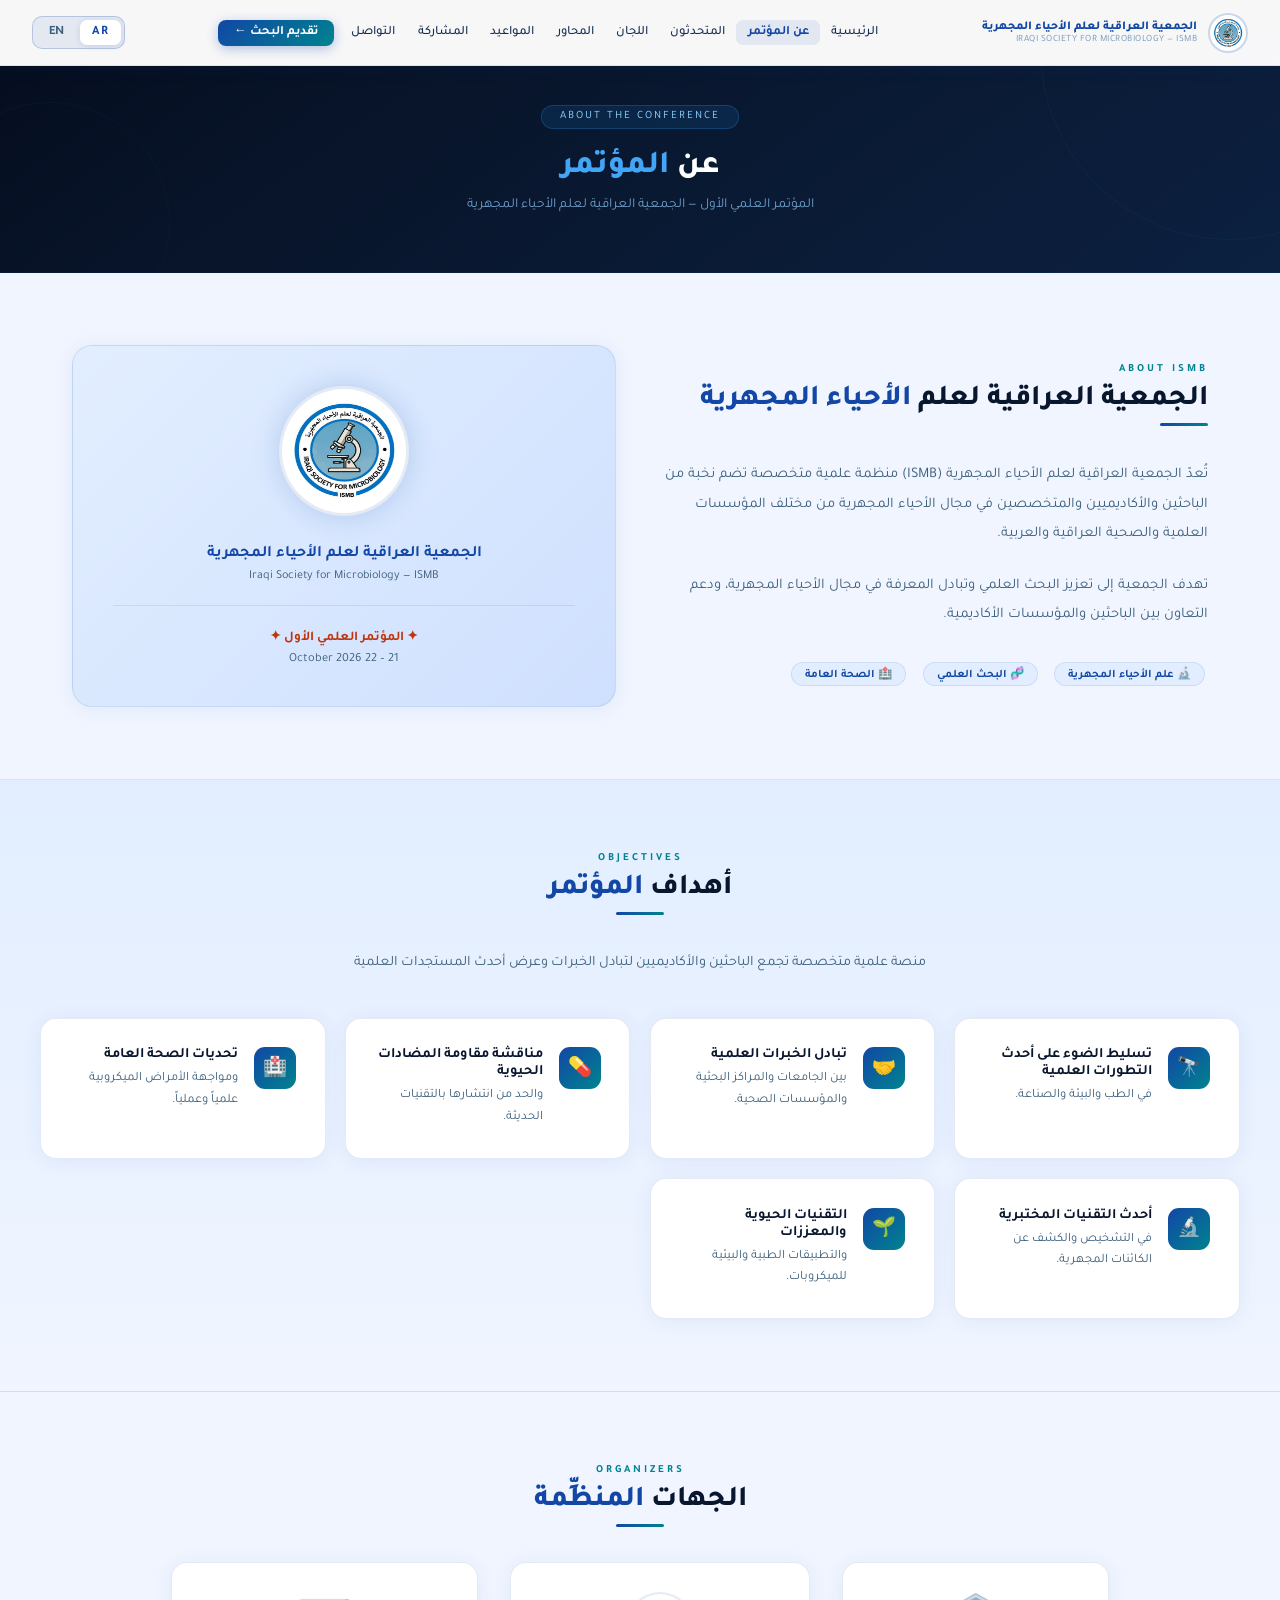
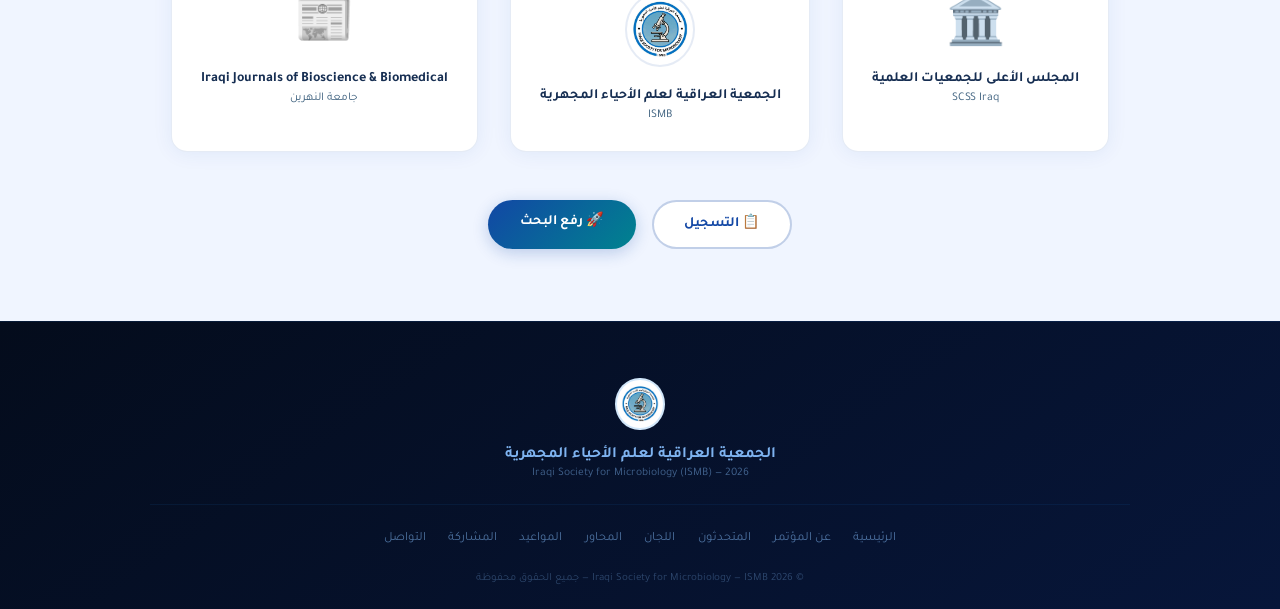
==== commit 83afc72a: "Add files via upload" ====
--- a/about.html
+++ b/about.html
@@ -2,7 +2,7 @@
 <html dir="rtl" lang="ar">
 <head>
 <meta charset="UTF-8"><meta name="viewport" content="width=device-width,initial-scale=1.0">
-<title>عن المؤتمر / About — ISMB 2026</title>
+<title>عن المؤتمر — المؤتمر العلمي الأول للجمعية العراقية لعلم الأحياء المجهرية</title>
 <link rel="stylesheet" href="assets/styles.css">
 </head>
 <body>
--- a/assets/styles.css
+++ b/assets/styles.css
@@ -1,265 +1,179 @@
 @import url('https://fonts.googleapis.com/css2?family=Tajawal:wght@300;400;500;700;800;900&display=swap');
 
-/* ── RESET ── */
 *{margin:0;padding:0;box-sizing:border-box;}
+
 :root{
-  /* Colors */
-  --bg:#f0f6ff;
-  --bg2:#e3eeff;
-  --bg3:#d4e5ff;
+  --bg:#f0f5ff;
+  --bg2:#e2eeff;
+  --bg3:#cfe0ff;
   --card:#ffffff;
-  --blue:#1355a5;
-  --blue2:#1976D2;
-  --sky:#2196F3;
+  --blue:#1247a5;
+  --blue2:#1565C0;
+  --sky:#1e88e5;
   --sky2:#64B5F6;
-  --cyan:#0097A7;
-  --teal:#00838f;
-  --gold:#d84315;
-  --goldl:#ff8a65;
-  --text:#0a1c35;
-  --text2:#1e3a5f;
-  --muted:#4a6a8a;
-  --border:rgba(19,85,165,0.12);
-  --shadow:0 2px 18px rgba(19,85,165,0.08);
-  --shadow-h:0 8px 32px rgba(19,85,165,0.16);
-  --green:#1b5e20;
-}
-body{
-  font-family:'Tajawal',sans-serif;
-  background:var(--bg);
-  color:var(--text);
-  direction:rtl;
-  font-size:16px;
-  line-height:1.6;
+  --cyan:#00838f;
+  --teal:#006064;
+  --accent:#0d47a1;
+  --gold:#bf360c;
+  --goldl:#ff7043;
+  --text:#08172e;
+  --text2:#162e52;
+  --muted:#3d607e;
+  --light-muted:#7a9bb8;
+  --border:rgba(18,71,165,.11);
+  --border2:rgba(18,71,165,.22);
+  --shadow:0 2px 20px rgba(18,71,165,.07);
+  --shadow-h:0 10px 40px rgba(18,71,165,.15);
+  --shadow-c:0 4px 24px rgba(18,71,165,.12);
 }
 
+body{font-family:'Tajawal',sans-serif;background:var(--bg);color:var(--text);direction:rtl;}
+
 /* ── LANG TOGGLE ── */
-.lang-toggle{display:flex;gap:2px;background:var(--bg2);border:1.5px solid var(--border);border-radius:9px;padding:3px;}
-.lbtn{background:transparent;border:none;cursor:pointer;padding:.28rem .75rem;border-radius:6px;font-family:'Tajawal',sans-serif;font-size:.82rem;font-weight:700;color:var(--muted);transition:all .2s;letter-spacing:.5px;}
+.lang-toggle{display:flex;background:rgba(18,71,165,.08);border:1.5px solid var(--border2);border-radius:10px;padding:3px;gap:2px;}
+.lbtn{background:transparent;border:none;cursor:pointer;padding:.28rem .8rem;border-radius:7px;font-family:'Tajawal',sans-serif;font-size:.8rem;font-weight:700;color:var(--muted);transition:all .2s;letter-spacing:.5px;}
 .lbtn:hover{color:var(--blue);}
-.lbtn-on{background:var(--card);color:var(--blue);box-shadow:0 1px 6px rgba(19,85,165,.14);}
+.lbtn-on{background:var(--card);color:var(--blue);box-shadow:0 1px 6px rgba(18,71,165,.15);}
 
 /* ── NAV ── */
 nav{
   position:fixed;top:0;width:100%;z-index:999;
   background:rgba(255,255,255,.97);
-  backdrop-filter:blur(14px);
+  backdrop-filter:blur(16px);
   border-bottom:1.5px solid var(--border);
-  box-shadow:0 2px 14px rgba(19,85,165,.07);
-  padding:0 2rem;height:68px;
-  display:flex;align-items:center;justify-content:space-between;
-  gap:1rem;
+  box-shadow:0 1px 18px rgba(18,71,165,.07);
+  padding:0 2rem;height:66px;
+  display:flex;align-items:center;justify-content:space-between;gap:1rem;
 }
 .nav-brand{display:flex;align-items:center;gap:11px;text-decoration:none;flex-shrink:0;}
-.nav-brand img{height:42px;width:42px;border-radius:50%;object-fit:contain;background:#fff;padding:2px;border:2px solid rgba(19,85,165,.15);}
-.nav-brand-text .t1{font-size:.78rem;font-weight:700;color:var(--blue);line-height:1.2;}
-.nav-brand-text .t2{font-size:.62rem;color:var(--muted);letter-spacing:.3px;}
-.nav-links{display:flex;gap:1px;list-style:none;align-items:center;flex-wrap:nowrap;}
-.nav-links a{
-  text-decoration:none;color:var(--text2);font-size:.82rem;font-weight:500;
-  padding:.38rem .75rem;border-radius:7px;transition:all .22s;white-space:nowrap;
-}
-.nav-links a:hover,.nav-links a.active{color:var(--blue);background:rgba(19,85,165,.08);}
-.nav-cta{
-  background:linear-gradient(135deg,var(--blue),var(--cyan))!important;
-  color:#fff!important;font-weight:700!important;
-  padding:.4rem 1rem!important;border-radius:8px!important;
-  box-shadow:0 3px 12px rgba(19,85,165,.28)!important;
-}
-.nav-cta:hover{opacity:.9;transform:translateY(-1px);}
+.nav-brand img{height:40px;width:40px;border-radius:50%;background:#fff;padding:2px;border:2px solid var(--border2);object-fit:contain;}
+.nav-brand-text .t1{font-size:.76rem;font-weight:800;color:var(--blue);line-height:1.2;}
+.nav-brand-text .t2{font-size:.6rem;color:var(--light-muted);letter-spacing:.5px;text-transform:uppercase;}
+.nav-links{display:flex;gap:0;list-style:none;align-items:center;}
+.nav-links a{text-decoration:none;color:var(--text2);font-size:.8rem;font-weight:500;padding:.36rem .7rem;border-radius:7px;transition:all .2s;white-space:nowrap;}
+.nav-links a:hover{color:var(--blue);background:rgba(18,71,165,.07);}
+.nav-links a.active{color:var(--blue);background:rgba(18,71,165,.09);font-weight:700;}
+.nav-cta{background:linear-gradient(135deg,var(--blue),var(--cyan))!important;color:#fff!important;font-weight:700!important;padding:.38rem 1rem!important;border-radius:8px!important;box-shadow:0 3px 12px rgba(18,71,165,.3)!important;margin-right:.4rem;}
+.nav-cta:hover{transform:translateY(-1px);box-shadow:0 6px 18px rgba(18,71,165,.4)!important;}
 
-/* Hamburger */
 .hamburger{display:none;flex-direction:column;gap:5px;cursor:pointer;padding:5px;}
-.hamburger span{width:23px;height:2px;background:var(--blue);border-radius:2px;transition:.3s;}
-.mobile-menu{
-  display:none;position:fixed;top:68px;left:0;right:0;z-index:998;
-  background:rgba(255,255,255,.99);border-bottom:1.5px solid var(--border);
-  padding:1rem 1.5rem;box-shadow:0 8px 24px rgba(19,85,165,.1);
-}
+.hamburger span{width:22px;height:2px;background:var(--blue);border-radius:2px;transition:.3s;}
+.mobile-menu{display:none;position:fixed;top:66px;left:0;right:0;z-index:998;background:rgba(255,255,255,.99);border-bottom:1.5px solid var(--border);padding:1rem 1.5rem;box-shadow:0 8px 24px rgba(18,71,165,.1);}
 .mobile-menu.open{display:block;}
 .mobile-menu ul{list-style:none;}
-.mobile-menu ul li a{
-  display:block;padding:.65rem 0;color:var(--text2);text-decoration:none;
-  font-size:.92rem;font-weight:500;border-bottom:1px solid rgba(19,85,165,.07);
-  transition:color .2s;
-}
+.mobile-menu ul li a{display:block;padding:.62rem 0;color:var(--text2);text-decoration:none;font-size:.9rem;font-weight:500;border-bottom:1px solid rgba(18,71,165,.06);transition:color .2s;}
 .mobile-menu ul li a:hover{color:var(--blue);}
 
 /* ── PAGE HERO ── */
 .page-hero{
-  background:linear-gradient(145deg,#060f1e 0%,#0a1e3a 50%,#0d2548 100%);
-  padding:110px 2rem 55px;
-  text-align:center;position:relative;overflow:hidden;
-  border-bottom:1px solid rgba(33,150,243,.12);
+  background:linear-gradient(145deg,#050d1e 0%,#091830 50%,#0c2040 100%);
+  padding:105px 2rem 58px;text-align:center;
+  position:relative;overflow:hidden;
+  border-bottom:1px solid rgba(30,136,229,.1);
 }
 .ph-rings{position:absolute;inset:0;pointer-events:none;}
-.ph-r1{position:absolute;top:-160px;right:-160px;width:420px;height:420px;border-radius:50%;border:1px solid rgba(33,150,243,.09);}
-.ph-r2{position:absolute;bottom:-80px;left:-80px;width:260px;height:260px;border-radius:50%;border:1px solid rgba(0,151,167,.07);}
+.ph-r1{position:absolute;top:-140px;right:-140px;width:380px;height:380px;border-radius:50%;border:1px solid rgba(30,136,229,.08);}
+.ph-r2{position:absolute;bottom:-70px;left:-70px;width:240px;height:240px;border-radius:50%;border:1px solid rgba(0,131,143,.07);}
+.ph-r3{position:absolute;top:30%;left:8%;width:120px;height:120px;border-radius:50%;border:1px solid rgba(30,136,229,.06);}
 .ph-content{position:relative;z-index:2;}
-.ph-badge{
-  display:inline-block;background:rgba(33,150,243,.13);
-  border:1px solid rgba(33,150,243,.3);
-  padding:.3rem 1.2rem;border-radius:50px;
-  font-size:.73rem;color:#90CAF9;letter-spacing:2px;
-  text-transform:uppercase;margin-bottom:1.2rem;
-}
-.page-hero h1{font-size:clamp(1.4rem,3vw,2.1rem);font-weight:800;color:#fff;margin-bottom:.6rem;line-height:1.3;}
+.ph-badge{display:inline-block;background:rgba(30,136,229,.13);border:1px solid rgba(30,136,229,.28);padding:.28rem 1.1rem;border-radius:50px;font-size:.7rem;color:#90CAF9;letter-spacing:2px;text-transform:uppercase;margin-bottom:1.1rem;}
+.page-hero h1{font-size:clamp(1.35rem,2.8vw,2rem);font-weight:800;color:#fff;margin-bottom:.55rem;line-height:1.3;}
 .page-hero h1 em{color:#42A5F5;font-style:normal;}
-.page-hero p{font-size:.88rem;color:#90CAF9;max-width:580px;margin:0 auto;}
+.page-hero p{font-size:.86rem;color:rgba(144,202,249,.75);max-width:560px;margin:0 auto;}
 
 /* ── LAYOUT ── */
 .section{padding:4.5rem 2rem;max-width:1200px;margin:0 auto;}
-.bg-alt{background:linear-gradient(180deg,var(--bg2) 0%,var(--bg) 100%);border-top:1.5px solid var(--border);border-bottom:1.5px solid var(--border);}
-.bg-dark{background:linear-gradient(135deg,#060f1e,#0a1e3a);color:#fff;}
+.bg-alt{background:linear-gradient(180deg,var(--bg2),var(--bg));border-top:1.5px solid var(--border);border-bottom:1.5px solid var(--border);}
 
 /* ── SECTION TITLES ── */
-.section-label{text-align:center;font-size:.7rem;letter-spacing:3px;color:var(--cyan);text-transform:uppercase;margin-bottom:.35rem;font-weight:600;}
-.section-title{text-align:center;font-size:clamp(1.3rem,2.5vw,1.9rem);font-weight:800;color:var(--text);margin-bottom:.4rem;}
+.section-label{text-align:center;font-size:.68rem;letter-spacing:3px;color:var(--cyan);text-transform:uppercase;margin-bottom:.35rem;font-weight:700;}
+.section-title{text-align:center;font-size:clamp(1.3rem,2.3vw,1.8rem);font-weight:800;color:var(--text);margin-bottom:.4rem;}
 .section-title em{color:var(--blue);font-style:normal;}
-.section-line{width:50px;height:3px;background:linear-gradient(90deg,var(--blue),var(--cyan));margin:.4rem auto 2.2rem;border-radius:2px;}
+.section-line{width:48px;height:3px;background:linear-gradient(90deg,var(--blue),var(--cyan));margin:.4rem auto 2.2rem;border-radius:3px;}
 
 /* ── BUTTONS ── */
-.btn{
-  display:inline-block;text-decoration:none;
-  font-family:'Tajawal',sans-serif;font-weight:700;
-  border-radius:50px;transition:all .28s;cursor:pointer;border:none;
-  font-size:.9rem;
-}
-.btn-primary{
-  background:linear-gradient(135deg,var(--blue),var(--cyan));
-  color:#fff;padding:.8rem 2rem;
-  box-shadow:0 4px 16px rgba(19,85,165,.24);
-}
-.btn-primary:hover{transform:translateY(-2px);box-shadow:0 8px 26px rgba(19,85,165,.38);}
-.btn-secondary{
-  background:var(--card);color:var(--blue);
-  padding:.78rem 1.9rem;border:2px solid rgba(19,85,165,.28);
-}
-.btn-secondary:hover{background:rgba(19,85,165,.06);border-color:var(--blue);}
-.btn-white{background:#fff;color:var(--blue);padding:.78rem 1.9rem;border:2px solid rgba(255,255,255,.4);}
-.btn-white:hover{background:rgba(255,255,255,.9);}
+.btn{display:inline-block;text-decoration:none;font-family:'Tajawal',sans-serif;font-weight:700;border-radius:50px;transition:all .26s;cursor:pointer;border:none;font-size:.88rem;line-height:1.4;}
+.btn-primary{background:linear-gradient(135deg,var(--blue),var(--cyan));color:#fff;padding:.82rem 2rem;box-shadow:0 4px 16px rgba(18,71,165,.24);}
+.btn-primary:hover{transform:translateY(-2px);box-shadow:0 8px 28px rgba(18,71,165,.36);}
+.btn-secondary{background:var(--card);color:var(--blue);padding:.8rem 1.9rem;border:2px solid rgba(18,71,165,.26);}
+.btn-secondary:hover{background:rgba(18,71,165,.05);border-color:var(--blue);}
+.btn-outline-white{background:transparent;color:#fff;padding:.78rem 1.9rem;border:2px solid rgba(255,255,255,.35);font-family:'Tajawal',sans-serif;}
+.btn-outline-white:hover{background:rgba(255,255,255,.1);}
 
 /* ── CARDS ── */
-.card{
-  background:var(--card);border:1.5px solid var(--border);
-  border-radius:16px;padding:1.8rem;
-  box-shadow:var(--shadow);transition:all .28s;
-}
+.card{background:var(--card);border:1.5px solid var(--border);border-radius:16px;padding:1.8rem;box-shadow:var(--shadow);transition:all .26s;}
 .card:hover{transform:translateY(-4px);box-shadow:var(--shadow-h);}
 
-/* ── COMMITTEE STYLES ── */
-.cmte-section{margin-bottom:3rem;}
-.cmte-header{
-  border-radius:14px 14px 0 0;padding:1.1rem 1.6rem;
-  display:flex;align-items:center;gap:.8rem;color:#fff;
+/* ── THEME CARD (special) ── */
+.theme-card{
+  background:var(--card);border:1.5px solid var(--border);
+  border-radius:16px;padding:1.7rem;box-shadow:var(--shadow);
+  transition:all .26s;position:relative;overflow:hidden;
 }
-.cmte-header h3{font-size:1rem;font-weight:700;margin:0;}
-.cmte-count{background:rgba(255,255,255,.22);border-radius:20px;padding:.13rem .65rem;font-size:.76rem;font-weight:700;}
-.cmte-body{
-  background:var(--card);border:1.5px solid var(--border);border-top:none;
-  border-radius:0 0 14px 14px;padding:1.4rem;box-shadow:var(--shadow);
-}
-.cmte-grid{display:grid;grid-template-columns:repeat(auto-fill,minmax(255px,1fr));gap:.9rem;}
-.cmte-card{
-  background:var(--bg);border:1.5px solid var(--border);
-  border-radius:12px;padding:1rem 1.2rem;transition:all .2s;
-}
-.cmte-card:hover{background:var(--bg2);border-color:rgba(19,85,165,.22);transform:translateY(-2px);}
-.cmte-num{font-size:.7rem;color:var(--muted);margin-bottom:.2rem;font-weight:600;}
-.cmte-name{font-size:.88rem;font-weight:700;color:var(--text);margin-bottom:.18rem;line-height:1.35;}
-.cmte-role{font-size:.75rem;color:var(--blue);font-weight:600;margin-bottom:.12rem;}
-.cmte-uni{font-size:.74rem;color:var(--muted);line-height:1.4;}
-.cmte-flag{margin-left:.3rem;}
-
-/* Chair */
-.chair-card{
-  background:linear-gradient(135deg,var(--bg2),var(--bg3));
-  border:2px solid rgba(19,85,165,.18);border-radius:20px;
-  padding:2.5rem;text-align:center;max-width:580px;margin:0 auto 3rem;
-  box-shadow:var(--shadow-h);
-}
-
-/* ── SPEAKER CARDS ── */
-.spk-grid{display:grid;grid-template-columns:repeat(auto-fill,minmax(270px,1fr));gap:1.4rem;}
-.spk-card{
-  background:var(--card);border:1.5px solid var(--border);
-  border-radius:18px;padding:2rem;text-align:center;
-  box-shadow:var(--shadow);transition:all .3s;
-}
-.spk-card:hover{transform:translateY(-5px);box-shadow:var(--shadow-h);border-color:rgba(19,85,165,.22);}
-.spk-av{
-  width:76px;height:76px;border-radius:50%;
-  background:linear-gradient(135deg,var(--blue),var(--cyan));
-  display:flex;align-items:center;justify-content:center;
-  font-size:1.9rem;margin:0 auto 1rem;color:#fff;
-  box-shadow:0 4px 14px rgba(19,85,165,.22);
-}
-.spk-name{font-size:.98rem;font-weight:800;color:var(--text);margin-bottom:.3rem;}
-.spk-uni{font-size:.8rem;color:var(--muted);margin-bottom:.5rem;line-height:1.5;}
-.spk-flag{
-  display:inline-flex;align-items:center;gap:.4rem;
-  background:var(--bg2);border:1px solid var(--border);
-  border-radius:20px;padding:.22rem .8rem;font-size:.74rem;color:var(--blue);font-weight:600;
-}
-
-/* ── FOOTER ── */
-footer{
-  background:linear-gradient(145deg,#050d1a,#08183a);
-  border-top:1.5px solid rgba(33,150,243,.1);
-  padding:3.5rem 2rem 1.5rem;
-  text-align:center;
-}
-.footer-inner{max-width:980px;margin:0 auto;}
-.footer-logo{display:flex;align-items:center;justify-content:center;gap:12px;margin-bottom:1rem;}
-.footer-logo img{height:54px;border-radius:50%;background:#fff;padding:4px;border:2px solid rgba(33,150,243,.2);}
-.footer-name{font-size:1rem;font-weight:700;color:#82b4f0;margin-bottom:.15rem;}
-.footer-sub{font-size:.73rem;color:rgba(130,180,240,.55);margin-bottom:1.5rem;}
-.footer-links{display:flex;justify-content:center;gap:1.5rem;list-style:none;flex-wrap:wrap;margin-bottom:1.5rem;}
-.footer-links a{color:rgba(130,180,240,.6);text-decoration:none;font-size:.8rem;transition:color .2s;}
-.footer-links a:hover{color:#82b4f0;}
-.footer-divider{height:1px;background:rgba(33,150,243,.1);margin-bottom:1.5rem;}
-.footer-copy{font-size:.7rem;color:rgba(130,180,240,.35);}
-
-/* ── TAGS ── */
-.tag{
-  background:var(--bg2);border:1.5px solid var(--border);
-  border-radius:50px;padding:.22rem .85rem;
-  font-size:.73rem;color:var(--blue);display:inline-block;margin:.18rem;
-  font-weight:600;
-}
-
-/* ── FORM STYLES ── */
-.fg{margin-bottom:1.1rem;}
-.fg label{display:block;font-size:.8rem;color:var(--text2);margin-bottom:.35rem;font-weight:600;}
-.fg input,.fg textarea,.fg select{
-  width:100%;background:#f5f9ff;
-  border:1.5px solid var(--border);border-radius:10px;
-  padding:.78rem 1rem;color:var(--text);font-family:'Tajawal',sans-serif;font-size:.88rem;
-  transition:border-color .22s,box-shadow .22s;outline:none;direction:rtl;
-}
-.fg input:focus,.fg textarea:focus,.fg select:focus{
-  border-color:var(--blue);background:#fff;
-  box-shadow:0 0 0 3px rgba(19,85,165,.1);
-}
-.fg textarea{height:115px;resize:vertical;}
+.theme-card::after{content:'';position:absolute;top:0;right:0;width:4px;height:100%;background:linear-gradient(180deg,var(--blue),var(--cyan));}
+.theme-card:hover{transform:translateY(-4px);box-shadow:var(--shadow-h);border-color:var(--border2);}
+.th-num{width:36px;height:36px;background:linear-gradient(135deg,var(--blue),var(--cyan));border-radius:9px;display:flex;align-items:center;justify-content:center;font-weight:900;color:#fff;font-size:.92rem;margin-bottom:.8rem;flex-shrink:0;}
+.th-ar{font-size:.95rem;font-weight:800;color:var(--text);margin-bottom:.2rem;}
+.th-en{font-size:.73rem;color:var(--sky2);margin-bottom:.6rem;font-weight:500;}
+.th-desc{font-size:.8rem;color:var(--muted);line-height:1.75;}
 
 /* ── TIMELINE ── */
-.tl{max-width:720px;margin:0 auto;position:relative;}
+.tl{max-width:700px;margin:0 auto;position:relative;}
 .tl::before{content:'';position:absolute;right:24px;top:10px;bottom:10px;width:2px;background:linear-gradient(180deg,var(--blue),var(--cyan));}
 .ti{display:flex;gap:2rem;margin-bottom:2.5rem;padding-right:64px;position:relative;}
 .tdot{position:absolute;right:16px;top:7px;width:16px;height:16px;border-radius:50%;border:2.5px solid var(--bg);}
-.tdate{min-width:170px;font-size:.88rem;font-weight:700;color:var(--gold);padding-top:2px;}
-.ttitle{font-size:.97rem;font-weight:700;color:var(--text);margin-bottom:.18rem;}
-.tsub{font-size:.75rem;color:var(--muted);}
+.tdate{min-width:165px;font-size:.86rem;font-weight:700;color:var(--gold);padding-top:2px;}
+.ttitle{font-size:.95rem;font-weight:700;color:var(--text);margin-bottom:.18rem;}
+.tsub{font-size:.74rem;color:var(--muted);}
 
-/* ── RESPONSIVE ── */
-@media(max-width:900px){
-  .nav-links{display:none;}
-  .hamburger{display:flex;}
-  nav{padding:0 1rem;}
-  .section{padding:3rem 1rem;}
-}
-@media(max-width:480px){
-  .cmte-grid{grid-template-columns:1fr;}
-  .spk-grid{grid-template-columns:1fr;}
-}
+/* ── COMMITTEE CARDS ── */
+.cmte-section{margin-bottom:2.5rem;}
+.cmte-header{border-radius:14px 14px 0 0;padding:1rem 1.5rem;display:flex;align-items:center;gap:.8rem;color:#fff;}
+.cmte-header h3{font-size:.97rem;font-weight:700;margin:0;}
+.cmte-count{background:rgba(255,255,255,.22);border-radius:20px;padding:.12rem .65rem;font-size:.75rem;font-weight:700;margin-right:auto;}
+.cmte-body{background:var(--card);border:1.5px solid var(--border);border-top:none;border-radius:0 0 14px 14px;padding:1.3rem;box-shadow:var(--shadow);}
+.cmte-grid{display:grid;grid-template-columns:repeat(auto-fill,minmax(250px,1fr));gap:.85rem;}
+.cmte-card{background:var(--bg);border:1.5px solid var(--border);border-radius:12px;padding:.95rem 1.1rem;transition:all .2s;cursor:default;}
+.cmte-card:hover{background:var(--bg2);border-color:var(--border2);transform:translateY(-2px);}
+.cmte-num{font-size:.68rem;color:var(--light-muted);margin-bottom:.18rem;font-weight:600;}
+.cmte-name{font-size:.86rem;font-weight:700;color:var(--text);margin-bottom:.16rem;line-height:1.35;}
+.cmte-role{font-size:.74rem;color:var(--blue);font-weight:600;margin-bottom:.12rem;}
+.cmte-uni{font-size:.73rem;color:var(--muted);line-height:1.4;}
+
+/* Chair */
+.chair-card{background:linear-gradient(135deg,var(--bg2),var(--bg3));border:2px solid var(--border2);border-radius:20px;padding:2.5rem;text-align:center;max-width:560px;margin:0 auto 3rem;box-shadow:var(--shadow-c);}
+
+/* ── SPEAKERS ── */
+.spk-grid{display:grid;grid-template-columns:repeat(auto-fill,minmax(265px,1fr));gap:1.4rem;}
+.spk-card{background:var(--card);border:1.5px solid var(--border);border-radius:18px;padding:1.9rem;text-align:center;box-shadow:var(--shadow);transition:all .28s;}
+.spk-card:hover{transform:translateY(-5px);box-shadow:var(--shadow-h);border-color:var(--border2);}
+.spk-av{width:74px;height:74px;border-radius:50%;background:linear-gradient(135deg,var(--blue),var(--cyan));display:flex;align-items:center;justify-content:center;font-size:1.8rem;margin:0 auto 1rem;color:#fff;box-shadow:0 4px 14px rgba(18,71,165,.22);}
+.spk-name{font-size:.96rem;font-weight:800;color:var(--text);margin-bottom:.28rem;}
+.spk-uni{font-size:.79rem;color:var(--muted);margin-bottom:.5rem;line-height:1.5;}
+.spk-flag{display:inline-flex;align-items:center;gap:.38rem;background:var(--bg2);border:1.5px solid var(--border);border-radius:20px;padding:.2rem .78rem;font-size:.73rem;color:var(--blue);font-weight:600;}
+
+/* ── TAGS ── */
+.tag{background:var(--bg2);border:1.5px solid var(--border);border-radius:50px;padding:.2rem .82rem;font-size:.72rem;color:var(--blue);display:inline-block;margin:.16rem;font-weight:600;}
+
+/* ── FORMS ── */
+.fg{margin-bottom:1.1rem;}
+.fg label{display:block;font-size:.79rem;color:var(--text2);margin-bottom:.35rem;font-weight:600;}
+.fg input,.fg textarea,.fg select{width:100%;background:#f5f9ff;border:1.5px solid var(--border);border-radius:10px;padding:.76rem 1rem;color:var(--text);font-family:'Tajawal',sans-serif;font-size:.88rem;transition:border-color .22s,box-shadow .22s;outline:none;direction:rtl;}
+.fg input:focus,.fg textarea:focus,.fg select:focus{border-color:var(--blue);background:#fff;box-shadow:0 0 0 3px rgba(18,71,165,.09);}
+.fg textarea{height:112px;resize:vertical;}
+
+/* ── FOOTER ── */
+footer{background:linear-gradient(145deg,#040c1c,#07163a);border-top:1.5px solid rgba(30,136,229,.09);padding:3.5rem 2rem 1.5rem;text-align:center;}
+.footer-inner{max-width:980px;margin:0 auto;}
+.footer-logo{display:flex;align-items:center;justify-content:center;gap:12px;margin-bottom:1rem;}
+.footer-logo img{height:52px;border-radius:50%;background:#fff;padding:4px;border:2px solid rgba(30,136,229,.2);}
+.footer-name{font-size:.98rem;font-weight:700;color:#7eb3f0;margin-bottom:.15rem;}
+.footer-sub{font-size:.72rem;color:rgba(126,179,240,.5);margin-bottom:1.5rem;}
+.footer-links{display:flex;justify-content:center;gap:1.4rem;list-style:none;flex-wrap:wrap;margin-bottom:1.5rem;}
+.footer-links a{color:rgba(126,179,240,.58);text-decoration:none;font-size:.79rem;transition:color .2s;}
+.footer-links a:hover{color:#7eb3f0;}
+.footer-divider{height:1px;background:rgba(30,136,229,.09);margin-bottom:1.5rem;}
+.footer-copy{font-size:.69rem;color:rgba(126,179,240,.32);}
+
+@media(max-width:900px){.nav-links{display:none;}.hamburger{display:flex;}nav{padding:0 1rem;}.section{padding:3rem 1rem;}}
+@media(max-width:480px){.cmte-grid,.spk-grid{grid-template-columns:1fr;}}
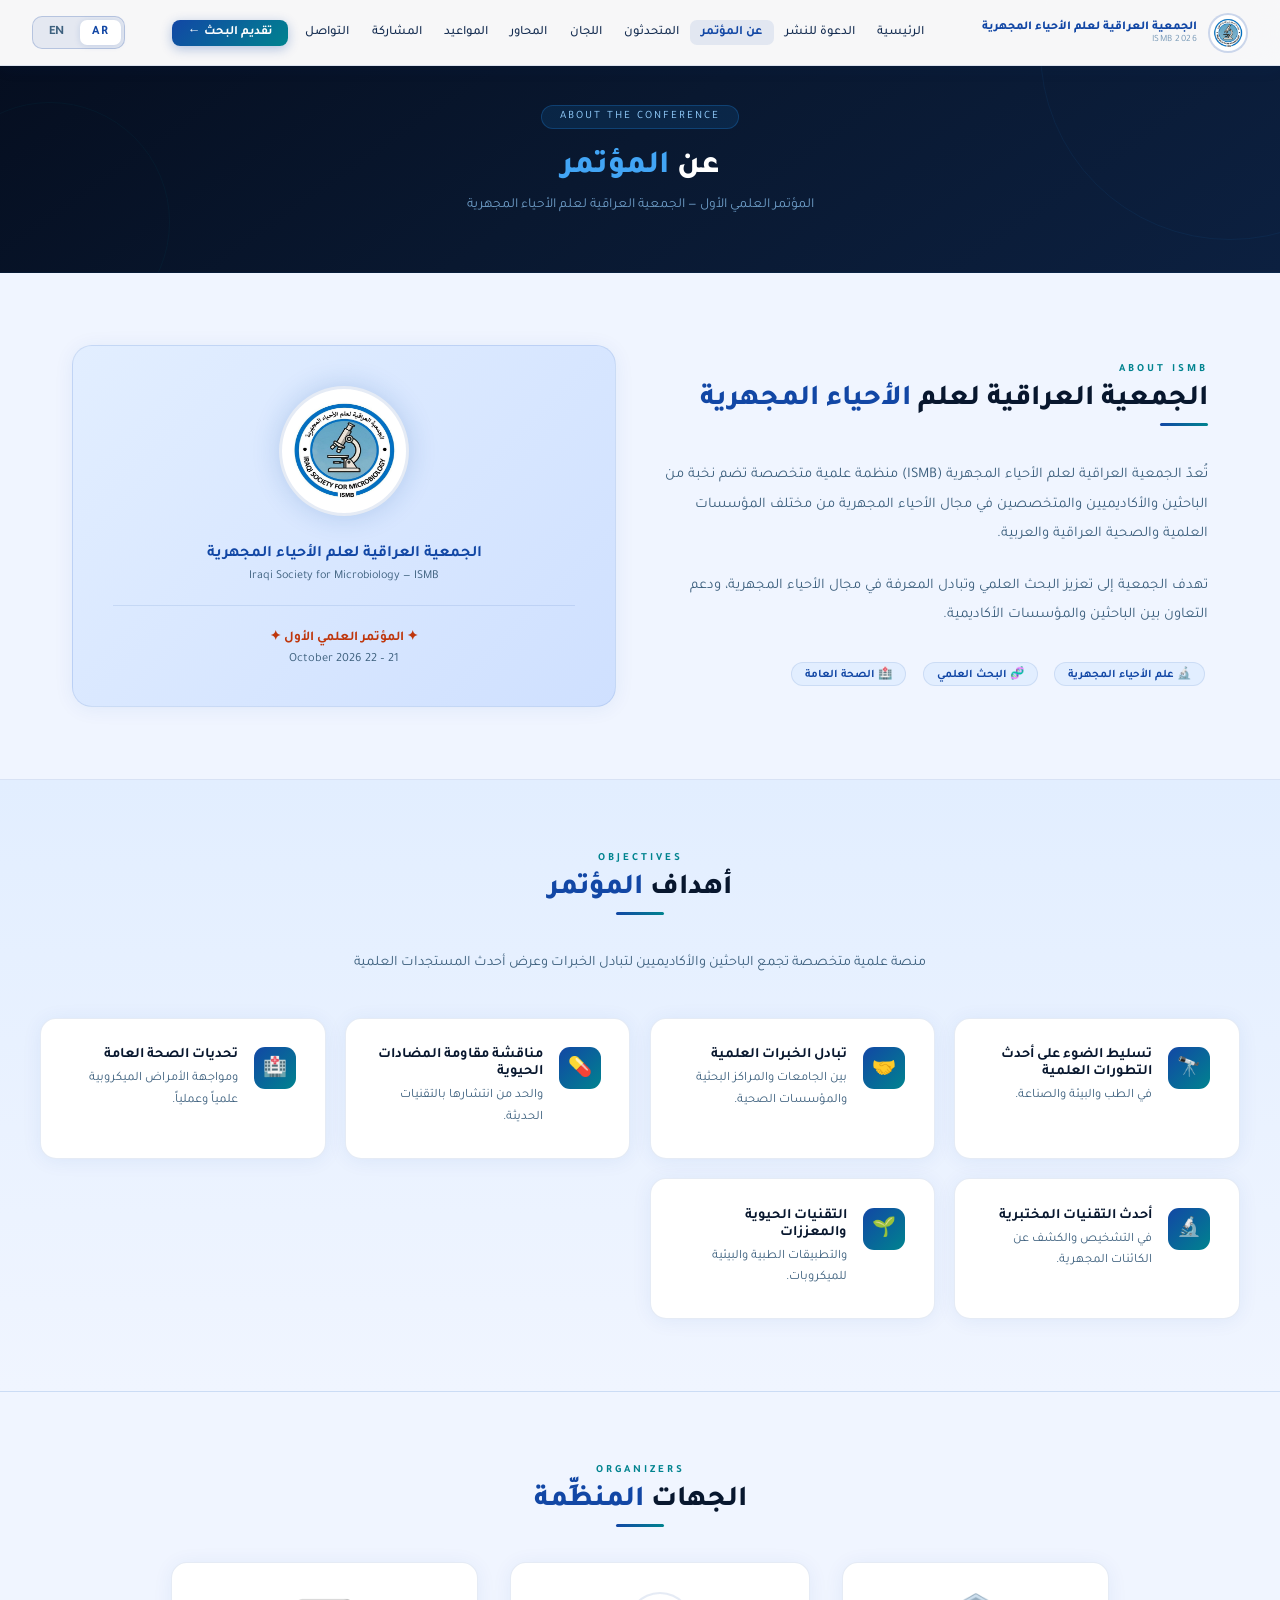
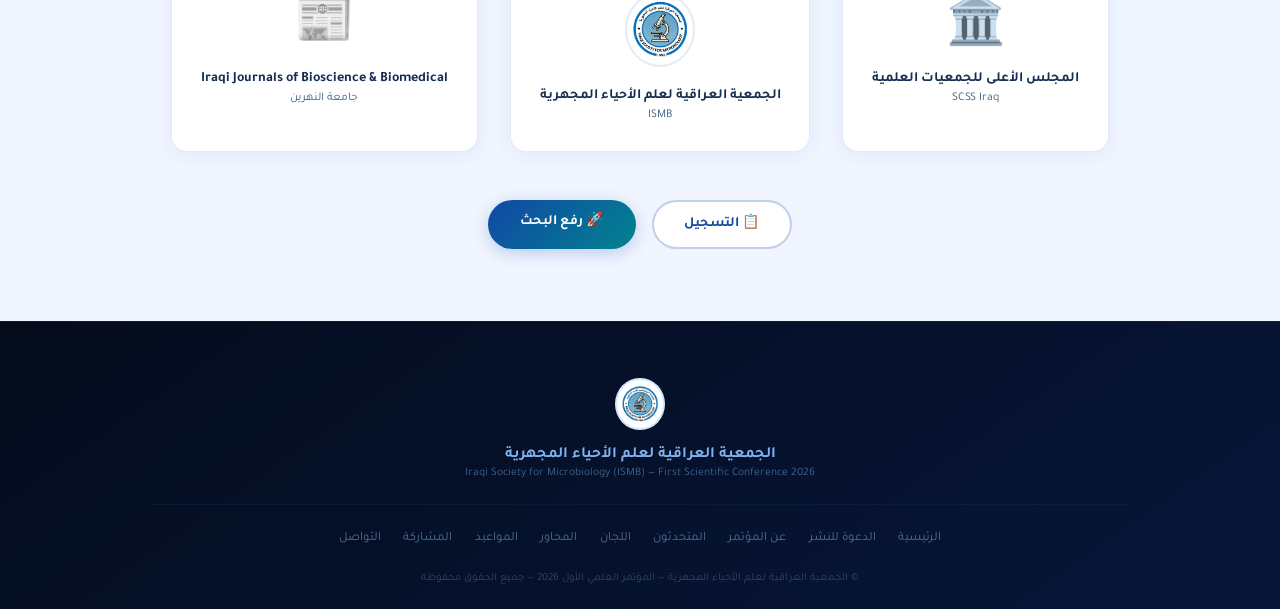
==== commit dc28a8d9: "Add files via upload" ====
--- a/about.html
+++ b/about.html
@@ -6,11 +6,7 @@
 <link rel="stylesheet" href="assets/styles.css">
 </head>
 <body>
-<nav><a href="index.html" class="nav-brand"><img src="assets/logo.png" alt="ISMB"><div class="nav-brand-text"><div class="t1"><span data-lang="ar">الجمعية العراقية لعلم الأحياء المجهرية</span><span data-lang="en">Iraqi Society for Microbiology</span></div><div class="t2">Iraqi Society for Microbiology — ISMB</div></div></a>
-  <ul class="nav-links"><li><a href="index.html"><span data-lang="ar">الرئيسية</span><span data-lang="en">Home</span></a></li><li><a href="about.html" class="active"><span data-lang="ar">عن المؤتمر</span><span data-lang="en">About</span></a></li><li><a href="speakers.html"><span data-lang="ar">المتحدثون</span><span data-lang="en">Speakers</span></a></li><li><a href="committees.html"><span data-lang="ar">اللجان</span><span data-lang="en">Committees</span></a></li><li><a href="themes.html"><span data-lang="ar">المحاور</span><span data-lang="en">Themes</span></a></li><li><a href="dates.html"><span data-lang="ar">المواعيد</span><span data-lang="en">Dates</span></a></li><li><a href="participation.html"><span data-lang="ar">المشاركة</span><span data-lang="en">Participate</span></a></li><li><a href="contact.html"><span data-lang="ar">التواصل</span><span data-lang="en">Contact</span></a></li><li><a href="https://edas.info/N35135" target="_blank" class="nav-cta"><span data-lang="ar">تقديم البحث ←</span><span data-lang="en">Submit Paper ←</span></a></li></ul>
-  <div style="display:flex;align-items:center;gap:.7rem;"><div class="lang-toggle"><button class="lbtn" data-lang-btn="ar" onclick="setLang('ar')">AR</button><button class="lbtn" data-lang-btn="en" onclick="setLang('en')">EN</button></div><div class="hamburger" onclick="toggleMenu()"><span></span><span></span><span></span></div></div>
-</nav>
-<div class="mobile-menu" id="mM"><ul><li><a href="index.html"><span data-lang="ar">الرئيسية</span><span data-lang="en">Home</span></a></li><li><a href="about.html"><span data-lang="ar">عن المؤتمر</span><span data-lang="en">About</span></a></li><li><a href="speakers.html"><span data-lang="ar">المتحدثون</span><span data-lang="en">Speakers</span></a></li><li><a href="committees.html"><span data-lang="ar">اللجان</span><span data-lang="en">Committees</span></a></li><li><a href="themes.html"><span data-lang="ar">المحاور</span><span data-lang="en">Themes</span></a></li><li><a href="dates.html"><span data-lang="ar">المواعيد</span><span data-lang="en">Dates</span></a></li><li><a href="participation.html"><span data-lang="ar">المشاركة</span><span data-lang="en">Participate</span></a></li><li><a href="contact.html"><span data-lang="ar">التواصل</span><span data-lang="en">Contact</span></a></li><li><a href="https://edas.info/35135" target="_blank">📋 <span data-lang="ar">التسجيل</span><span data-lang="en">Registration</span></a></li><li><a href="https://edas.info/N35135" target="_blank">🚀 <span data-lang="ar">رفع البحث</span><span data-lang="en">Submit Paper</span></a></li></ul></div>
+<nav><a href="index.html" class="nav-brand"><img src="assets/logo.png" alt="ISMB"><div class="nav-brand-text"><div class="t1"><span data-lang="ar">الجمعية العراقية لعلم الأحياء المجهرية</span><span data-lang="en">Iraqi Society for Microbiology</span></div><div class="t2">ISMB 2026</div></div></a><ul class="nav-links"><li><a href="index.html"><span data-lang="ar">الرئيسية</span><span data-lang="en">Home</span></a></li><li><a href="call-for-papers.html"><span data-lang="ar">الدعوة للنشر</span><span data-lang="en">Call for Papers</span></a></li><li><a href="about.html" class="active"><span data-lang="ar">عن المؤتمر</span><span data-lang="en">About</span></a></li><li><a href="speakers.html"><span data-lang="ar">المتحدثون</span><span data-lang="en">Speakers</span></a></li><li><a href="committees.html"><span data-lang="ar">اللجان</span><span data-lang="en">Committees</span></a></li><li><a href="themes.html"><span data-lang="ar">المحاور</span><span data-lang="en">Themes</span></a></li><li><a href="dates.html"><span data-lang="ar">المواعيد</span><span data-lang="en">Dates</span></a></li><li><a href="participation.html"><span data-lang="ar">المشاركة</span><span data-lang="en">Participate</span></a></li><li><a href="contact.html"><span data-lang="ar">التواصل</span><span data-lang="en">Contact</span></a></li><li><a href="https://edas.info/N35135" target="_blank" class="nav-cta"><span data-lang="ar">تقديم البحث ←</span><span data-lang="en">Submit Paper ←</span></a></li></ul><div style="display:flex;align-items:center;gap:.7rem;"><div class="lang-toggle"><button class="lbtn" data-lang-btn="ar" onclick="setLang('ar')">AR</button><button class="lbtn" data-lang-btn="en" onclick="setLang('en')">EN</button></div><div class="hamburger" onclick="toggleMenu()"><span></span><span></span><span></span></div></div></nav><div class="mobile-menu" id="mM"><ul><li><a href="index.html"><span data-lang="ar">الرئيسية</span><span data-lang="en">Home</span></a></li><li><a href="call-for-papers.html"><span data-lang="ar">الدعوة للنشر</span><span data-lang="en">Call for Papers</span></a></li><li><a href="about.html"><span data-lang="ar">عن المؤتمر</span><span data-lang="en">About</span></a></li><li><a href="speakers.html"><span data-lang="ar">المتحدثون</span><span data-lang="en">Speakers</span></a></li><li><a href="committees.html"><span data-lang="ar">اللجان</span><span data-lang="en">Committees</span></a></li><li><a href="themes.html"><span data-lang="ar">المحاور</span><span data-lang="en">Themes</span></a></li><li><a href="dates.html"><span data-lang="ar">المواعيد</span><span data-lang="en">Dates</span></a></li><li><a href="participation.html"><span data-lang="ar">المشاركة</span><span data-lang="en">Participate</span></a></li><li><a href="contact.html"><span data-lang="ar">التواصل</span><span data-lang="en">Contact</span></a></li><li><a href="https://edas.info/35135" target="_blank">📋 <span data-lang="ar">التسجيل</span><span data-lang="en">Registration</span></a></li><li><a href="https://edas.info/N35135" target="_blank">🚀 <span data-lang="ar">رفع البحث</span><span data-lang="en">Submit Paper</span></a></li></ul></div>
 <div class="page-hero"><div class="ph-rings"><div class="ph-r1"></div><div class="ph-r2"></div></div><div class="ph-content"><div class="ph-badge">ABOUT THE CONFERENCE</div><h1><span data-lang="ar">عن <em>المؤتمر</em></span><span data-lang="en">About the <em>Conference</em></span></h1><p><span data-lang="ar">المؤتمر العلمي الأول — الجمعية العراقية لعلم الأحياء المجهرية</span><span data-lang="en">First Scientific Conference — Iraqi Society for Microbiology</span></p></div></div>
 <div class="section" style="display:grid;grid-template-columns:1fr 1fr;gap:3rem;align-items:center;" id="ab-grid">
   <div>
@@ -68,7 +64,23 @@
     <a href="https://edas.info/N35135" target="_blank" class="btn btn-primary"><span data-lang="ar">🚀 رفع البحث</span><span data-lang="en">🚀 Submit Paper</span></a>
   </div>
 </div>
-<footer><div class="footer-inner"><div class="footer-logo"><img src="assets/logo.png" alt="ISMB"></div><div class="footer-name"><span data-lang="ar">الجمعية العراقية لعلم الأحياء المجهرية</span><span data-lang="en">Iraqi Society for Microbiology</span></div><div class="footer-sub">Iraqi Society for Microbiology (ISMB) — 2026</div><div class="footer-divider"></div><ul class="footer-links"><li><a href="index.html"><span data-lang="ar">الرئيسية</span><span data-lang="en">Home</span></a></li><li><a href="about.html"><span data-lang="ar">عن المؤتمر</span><span data-lang="en">About</span></a></li><li><a href="speakers.html"><span data-lang="ar">المتحدثون</span><span data-lang="en">Speakers</span></a></li><li><a href="committees.html"><span data-lang="ar">اللجان</span><span data-lang="en">Committees</span></a></li><li><a href="themes.html"><span data-lang="ar">المحاور</span><span data-lang="en">Themes</span></a></li><li><a href="dates.html"><span data-lang="ar">المواعيد</span><span data-lang="en">Dates</span></a></li><li><a href="participation.html"><span data-lang="ar">المشاركة</span><span data-lang="en">Participate</span></a></li><li><a href="contact.html"><span data-lang="ar">التواصل</span><span data-lang="en">Contact</span></a></li></ul><div class="footer-copy">© Iraqi Society for Microbiology — ISMB 2026 — <span data-lang="ar">جميع الحقوق محفوظة</span><span data-lang="en">All Rights Reserved</span></div></div></footer>
+<footer><div class="footer-inner"><div class="footer-logo"><img src="assets/logo.png" alt="ISMB"></div>
+  <div class="footer-name"><span data-lang="ar">الجمعية العراقية لعلم الأحياء المجهرية</span><span data-lang="en">Iraqi Society for Microbiology</span></div>
+  <div class="footer-sub">Iraqi Society for Microbiology (ISMB) — First Scientific Conference 2026</div>
+  <div class="footer-divider"></div>
+  <ul class="footer-links">
+    <li><a href="index.html"><span data-lang="ar">الرئيسية</span><span data-lang="en">Home</span></a></li>
+    <li><a href="call-for-papers.html"><span data-lang="ar">الدعوة للنشر</span><span data-lang="en">Call for Papers</span></a></li>
+    <li><a href="about.html"><span data-lang="ar">عن المؤتمر</span><span data-lang="en">About</span></a></li>
+    <li><a href="speakers.html"><span data-lang="ar">المتحدثون</span><span data-lang="en">Speakers</span></a></li>
+    <li><a href="committees.html"><span data-lang="ar">اللجان</span><span data-lang="en">Committees</span></a></li>
+    <li><a href="themes.html"><span data-lang="ar">المحاور</span><span data-lang="en">Themes</span></a></li>
+    <li><a href="dates.html"><span data-lang="ar">المواعيد</span><span data-lang="en">Dates</span></a></li>
+    <li><a href="participation.html"><span data-lang="ar">المشاركة</span><span data-lang="en">Participate</span></a></li>
+    <li><a href="contact.html"><span data-lang="ar">التواصل</span><span data-lang="en">Contact</span></a></li>
+  </ul>
+  <div class="footer-copy">© <span data-lang="ar">الجمعية العراقية لعلم الأحياء المجهرية — المؤتمر العلمي الأول 2026 — جميع الحقوق محفوظة</span><span data-lang="en">Iraqi Society for Microbiology — First Scientific Conference 2026 — All Rights Reserved</span></div>
+</div></footer>
 <script src="assets/lang.js"></script>
 <script>function toggleMenu(){document.getElementById("mM").classList.toggle("open");}</script>
 </body>
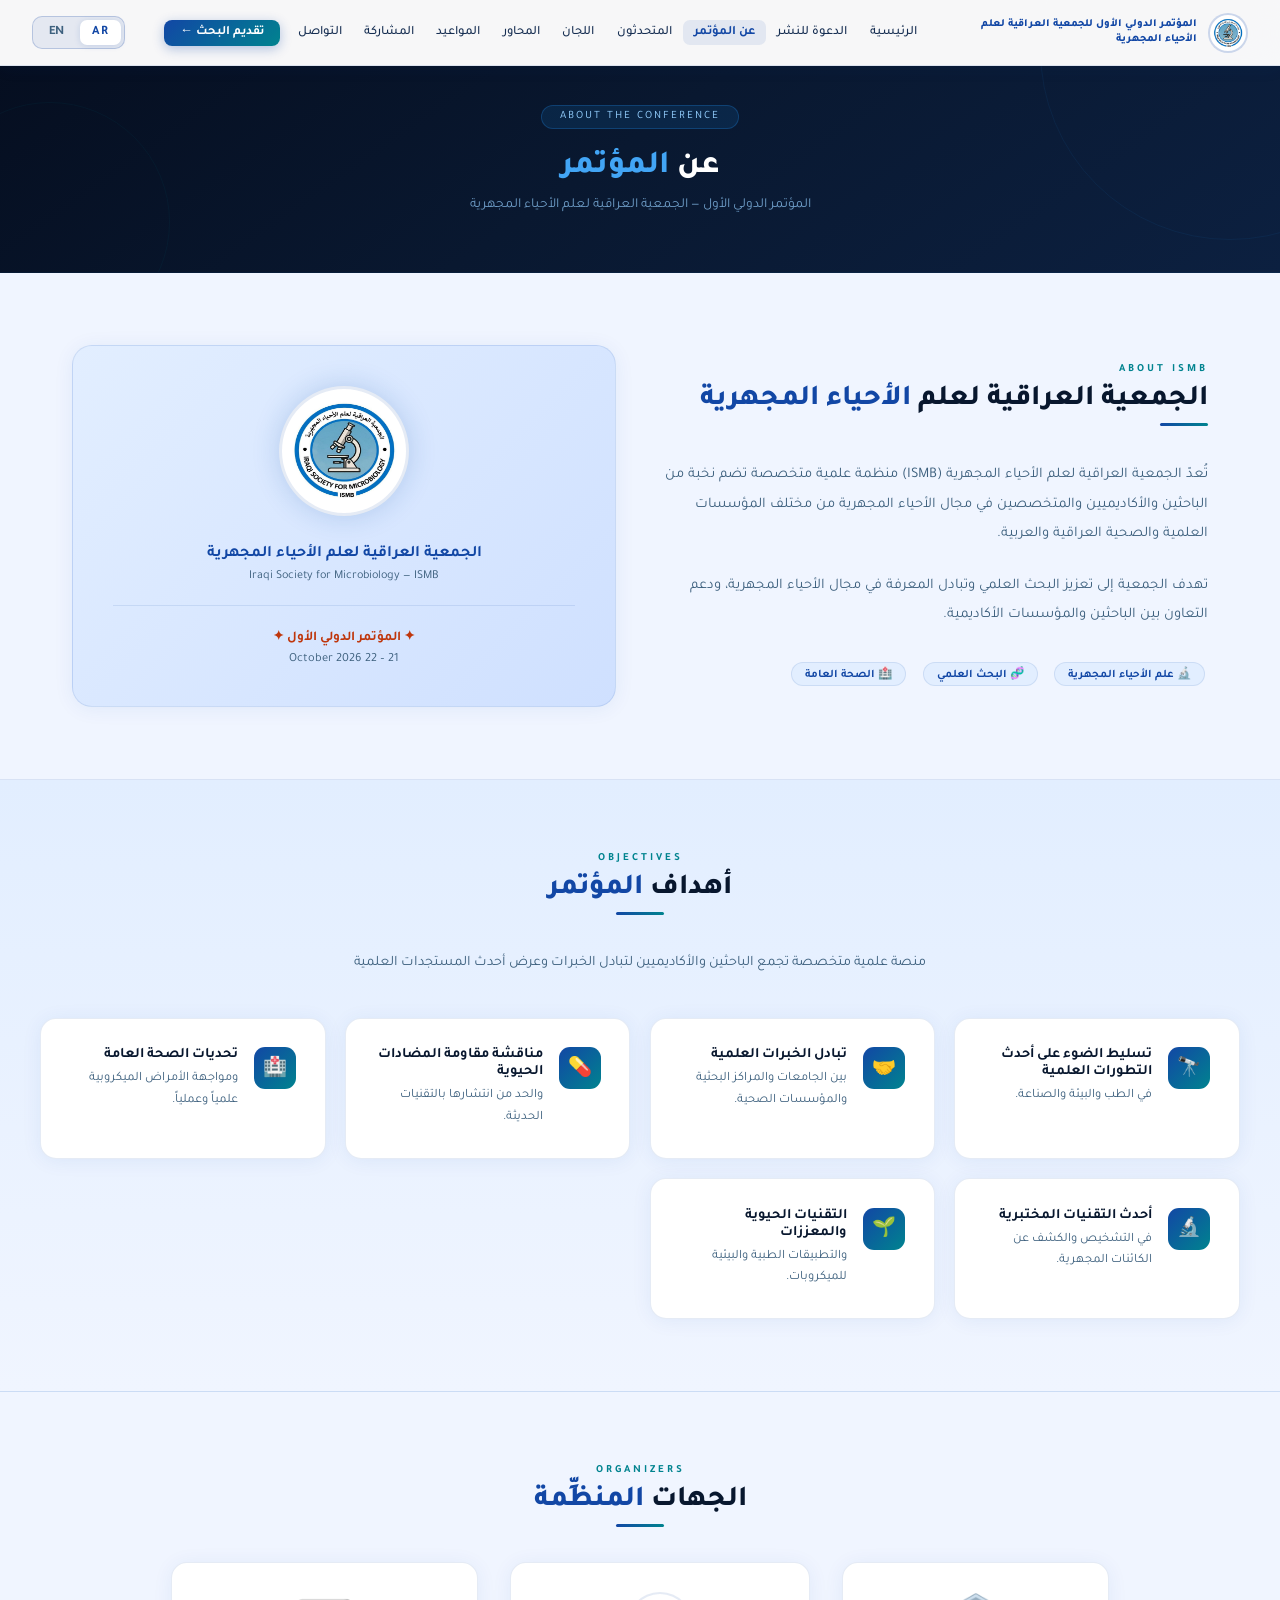
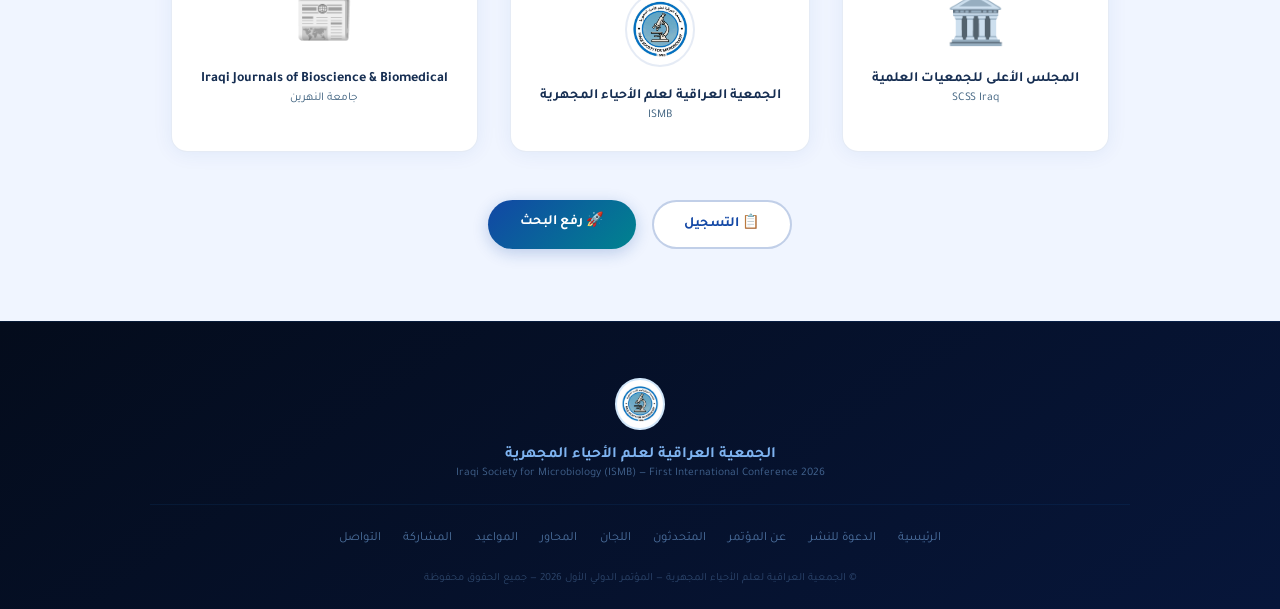
==== commit ad8a9ce4: "Update about.html" ====
--- a/about.html
+++ b/about.html
@@ -2,12 +2,12 @@
 <html dir="rtl" lang="ar">
 <head>
 <meta charset="UTF-8"><meta name="viewport" content="width=device-width,initial-scale=1.0">
-<title>عن المؤتمر — المؤتمر العلمي الأول للجمعية العراقية لعلم الأحياء المجهرية</title>
+<title>عن المؤتمر — المؤتمر الدولي الأول للجمعية العراقية لعلم الأحياء المجهرية</title>
 <link rel="stylesheet" href="assets/styles.css">
 </head>
 <body>
-<nav><a href="index.html" class="nav-brand"><img src="assets/logo.png" alt="ISMB"><div class="nav-brand-text"><div class="t1"><span data-lang="ar">الجمعية العراقية لعلم الأحياء المجهرية</span><span data-lang="en">Iraqi Society for Microbiology</span></div><div class="t2">ISMB 2026</div></div></a><ul class="nav-links"><li><a href="index.html"><span data-lang="ar">الرئيسية</span><span data-lang="en">Home</span></a></li><li><a href="call-for-papers.html"><span data-lang="ar">الدعوة للنشر</span><span data-lang="en">Call for Papers</span></a></li><li><a href="about.html" class="active"><span data-lang="ar">عن المؤتمر</span><span data-lang="en">About</span></a></li><li><a href="speakers.html"><span data-lang="ar">المتحدثون</span><span data-lang="en">Speakers</span></a></li><li><a href="committees.html"><span data-lang="ar">اللجان</span><span data-lang="en">Committees</span></a></li><li><a href="themes.html"><span data-lang="ar">المحاور</span><span data-lang="en">Themes</span></a></li><li><a href="dates.html"><span data-lang="ar">المواعيد</span><span data-lang="en">Dates</span></a></li><li><a href="participation.html"><span data-lang="ar">المشاركة</span><span data-lang="en">Participate</span></a></li><li><a href="contact.html"><span data-lang="ar">التواصل</span><span data-lang="en">Contact</span></a></li><li><a href="https://edas.info/N35135" target="_blank" class="nav-cta"><span data-lang="ar">تقديم البحث ←</span><span data-lang="en">Submit Paper ←</span></a></li></ul><div style="display:flex;align-items:center;gap:.7rem;"><div class="lang-toggle"><button class="lbtn" data-lang-btn="ar" onclick="setLang('ar')">AR</button><button class="lbtn" data-lang-btn="en" onclick="setLang('en')">EN</button></div><div class="hamburger" onclick="toggleMenu()"><span></span><span></span><span></span></div></div></nav><div class="mobile-menu" id="mM"><ul><li><a href="index.html"><span data-lang="ar">الرئيسية</span><span data-lang="en">Home</span></a></li><li><a href="call-for-papers.html"><span data-lang="ar">الدعوة للنشر</span><span data-lang="en">Call for Papers</span></a></li><li><a href="about.html"><span data-lang="ar">عن المؤتمر</span><span data-lang="en">About</span></a></li><li><a href="speakers.html"><span data-lang="ar">المتحدثون</span><span data-lang="en">Speakers</span></a></li><li><a href="committees.html"><span data-lang="ar">اللجان</span><span data-lang="en">Committees</span></a></li><li><a href="themes.html"><span data-lang="ar">المحاور</span><span data-lang="en">Themes</span></a></li><li><a href="dates.html"><span data-lang="ar">المواعيد</span><span data-lang="en">Dates</span></a></li><li><a href="participation.html"><span data-lang="ar">المشاركة</span><span data-lang="en">Participate</span></a></li><li><a href="contact.html"><span data-lang="ar">التواصل</span><span data-lang="en">Contact</span></a></li><li><a href="https://edas.info/35135" target="_blank">📋 <span data-lang="ar">التسجيل</span><span data-lang="en">Registration</span></a></li><li><a href="https://edas.info/N35135" target="_blank">🚀 <span data-lang="ar">رفع البحث</span><span data-lang="en">Submit Paper</span></a></li></ul></div>
-<div class="page-hero"><div class="ph-rings"><div class="ph-r1"></div><div class="ph-r2"></div></div><div class="ph-content"><div class="ph-badge">ABOUT THE CONFERENCE</div><h1><span data-lang="ar">عن <em>المؤتمر</em></span><span data-lang="en">About the <em>Conference</em></span></h1><p><span data-lang="ar">المؤتمر العلمي الأول — الجمعية العراقية لعلم الأحياء المجهرية</span><span data-lang="en">First Scientific Conference — Iraqi Society for Microbiology</span></p></div></div>
+<nav><a href="index.html" class="nav-brand"><img src="assets/logo.png" alt="ISMB"><div class="nav-brand-text"><div class="t1"><span data-lang="ar">المؤتمر الدولي الأول للجمعية العراقية لعلم الأحياء المجهرية</span><span data-lang="en">The First International Conference of the Iraqi Society for Microbiology</span></div></div></a><ul class="nav-links"><li><a href="index.html"><span data-lang="ar">الرئيسية</span><span data-lang="en">Home</span></a></li><li><a href="call-for-papers.html"><span data-lang="ar">الدعوة للنشر</span><span data-lang="en">Call for Papers</span></a></li><li><a href="about.html" class="active"><span data-lang="ar">عن المؤتمر</span><span data-lang="en">About</span></a></li><li><a href="speakers.html"><span data-lang="ar">المتحدثون</span><span data-lang="en">Speakers</span></a></li><li><a href="committees.html"><span data-lang="ar">اللجان</span><span data-lang="en">Committees</span></a></li><li><a href="themes.html"><span data-lang="ar">المحاور</span><span data-lang="en">Themes</span></a></li><li><a href="dates.html"><span data-lang="ar">المواعيد</span><span data-lang="en">Dates</span></a></li><li><a href="participation.html"><span data-lang="ar">المشاركة</span><span data-lang="en">Participate</span></a></li><li><a href="contact.html"><span data-lang="ar">التواصل</span><span data-lang="en">Contact</span></a></li><li><a href="https://edas.info/N35135" target="_blank" class="nav-cta"><span data-lang="ar">تقديم البحث ←</span><span data-lang="en">Submit Paper ←</span></a></li></ul><div style="display:flex;align-items:center;gap:.7rem;"><div class="lang-toggle"><button class="lbtn" data-lang-btn="ar" onclick="setLang('ar')">AR</button><button class="lbtn" data-lang-btn="en" onclick="setLang('en')">EN</button></div><div class="hamburger" onclick="toggleMenu()"><span></span><span></span><span></span></div></div></nav><div class="mobile-menu" id="mM"><ul><li><a href="index.html"><span data-lang="ar">الرئيسية</span><span data-lang="en">Home</span></a></li><li><a href="call-for-papers.html"><span data-lang="ar">الدعوة للنشر</span><span data-lang="en">Call for Papers</span></a></li><li><a href="about.html"><span data-lang="ar">عن المؤتمر</span><span data-lang="en">About</span></a></li><li><a href="speakers.html"><span data-lang="ar">المتحدثون</span><span data-lang="en">Speakers</span></a></li><li><a href="committees.html"><span data-lang="ar">اللجان</span><span data-lang="en">Committees</span></a></li><li><a href="themes.html"><span data-lang="ar">المحاور</span><span data-lang="en">Themes</span></a></li><li><a href="dates.html"><span data-lang="ar">المواعيد</span><span data-lang="en">Dates</span></a></li><li><a href="participation.html"><span data-lang="ar">المشاركة</span><span data-lang="en">Participate</span></a></li><li><a href="contact.html"><span data-lang="ar">التواصل</span><span data-lang="en">Contact</span></a></li><li><a href="https://edas.info/35135" target="_blank">📋 <span data-lang="ar">التسجيل</span><span data-lang="en">Registration</span></a></li><li><a href="https://edas.info/N35135" target="_blank">🚀 <span data-lang="ar">رفع البحث</span><span data-lang="en">Submit Paper</span></a></li></ul></div>
+<div class="page-hero"><div class="ph-rings"><div class="ph-r1"></div><div class="ph-r2"></div></div><div class="ph-content"><div class="ph-badge">ABOUT THE CONFERENCE</div><h1><span data-lang="ar">عن <em>المؤتمر</em></span><span data-lang="en">About the <em>Conference</em></span></h1><p><span data-lang="ar">المؤتمر الدولي الأول — الجمعية العراقية لعلم الأحياء المجهرية</span><span data-lang="en">First International Conference — Iraqi Society for Microbiology</span></p></div></div>
 <div class="section" style="display:grid;grid-template-columns:1fr 1fr;gap:3rem;align-items:center;" id="ab-grid">
   <div>
     <div class="section-label" style="text-align:right;">ABOUT ISMB</div>
@@ -26,7 +26,7 @@
     <div style="font-size:1rem;font-weight:700;color:var(--blue);margin-bottom:.3rem;"><span data-lang="ar">الجمعية العراقية لعلم الأحياء المجهرية</span><span data-lang="en">Iraqi Society for Microbiology</span></div>
     <div style="font-size:.76rem;color:var(--muted);margin-bottom:1.4rem;">Iraqi Society for Microbiology — ISMB</div>
     <div style="border-top:1.5px solid var(--border);padding-top:1.4rem;">
-      <div style="font-size:.84rem;color:var(--gold);font-weight:700;margin-bottom:.3rem;">✦ <span data-lang="ar">المؤتمر العلمي الأول</span><span data-lang="en">First Scientific Conference</span> ✦</div>
+      <div style="font-size:.84rem;color:var(--gold);font-weight:700;margin-bottom:.3rem;">✦ <span data-lang="ar">المؤتمر الدولي الأول</span><span data-lang="en">First International Conference</span> ✦</div>
       <div style="font-size:.78rem;color:var(--muted);">21 – 22 October 2026</div>
     </div>
   </div>
@@ -66,7 +66,7 @@
 </div>
 <footer><div class="footer-inner"><div class="footer-logo"><img src="assets/logo.png" alt="ISMB"></div>
   <div class="footer-name"><span data-lang="ar">الجمعية العراقية لعلم الأحياء المجهرية</span><span data-lang="en">Iraqi Society for Microbiology</span></div>
-  <div class="footer-sub">Iraqi Society for Microbiology (ISMB) — First Scientific Conference 2026</div>
+  <div class="footer-sub">Iraqi Society for Microbiology (ISMB) — First International Conference 2026</div>
   <div class="footer-divider"></div>
   <ul class="footer-links">
     <li><a href="index.html"><span data-lang="ar">الرئيسية</span><span data-lang="en">Home</span></a></li>
@@ -79,9 +79,9 @@
     <li><a href="participation.html"><span data-lang="ar">المشاركة</span><span data-lang="en">Participate</span></a></li>
     <li><a href="contact.html"><span data-lang="ar">التواصل</span><span data-lang="en">Contact</span></a></li>
   </ul>
-  <div class="footer-copy">© <span data-lang="ar">الجمعية العراقية لعلم الأحياء المجهرية — المؤتمر العلمي الأول 2026 — جميع الحقوق محفوظة</span><span data-lang="en">Iraqi Society for Microbiology — First Scientific Conference 2026 — All Rights Reserved</span></div>
+  <div class="footer-copy">© <span data-lang="ar">الجمعية العراقية لعلم الأحياء المجهرية — المؤتمر الدولي الأول 2026 — جميع الحقوق محفوظة</span><span data-lang="en">Iraqi Society for Microbiology — First International Conference 2026 — All Rights Reserved</span></div>
 </div></footer>
 <script src="assets/lang.js"></script>
 <script>function toggleMenu(){document.getElementById("mM").classList.toggle("open");}</script>
 </body>
-</html>+</html>
--- a/assets/styles.css
+++ b/assets/styles.css
@@ -47,8 +47,8 @@
 }
 .nav-brand{display:flex;align-items:center;gap:11px;text-decoration:none;flex-shrink:0;}
 .nav-brand img{height:40px;width:40px;border-radius:50%;background:#fff;padding:2px;border:2px solid var(--border2);object-fit:contain;}
-.nav-brand-text .t1{font-size:.76rem;font-weight:800;color:var(--blue);line-height:1.2;}
-.nav-brand-text .t2{font-size:.6rem;color:var(--light-muted);letter-spacing:.5px;text-transform:uppercase;}
+.nav-brand-text{max-width:230px;}
+.nav-brand-text .t1{font-size:.68rem;font-weight:800;color:var(--blue);line-height:1.32;display:block;}
 .nav-links{display:flex;gap:0;list-style:none;align-items:center;}
 .nav-links a{text-decoration:none;color:var(--text2);font-size:.8rem;font-weight:500;padding:.36rem .7rem;border-radius:7px;transition:all .2s;white-space:nowrap;}
 .nav-links a:hover{color:var(--blue);background:rgba(18,71,165,.07);}
